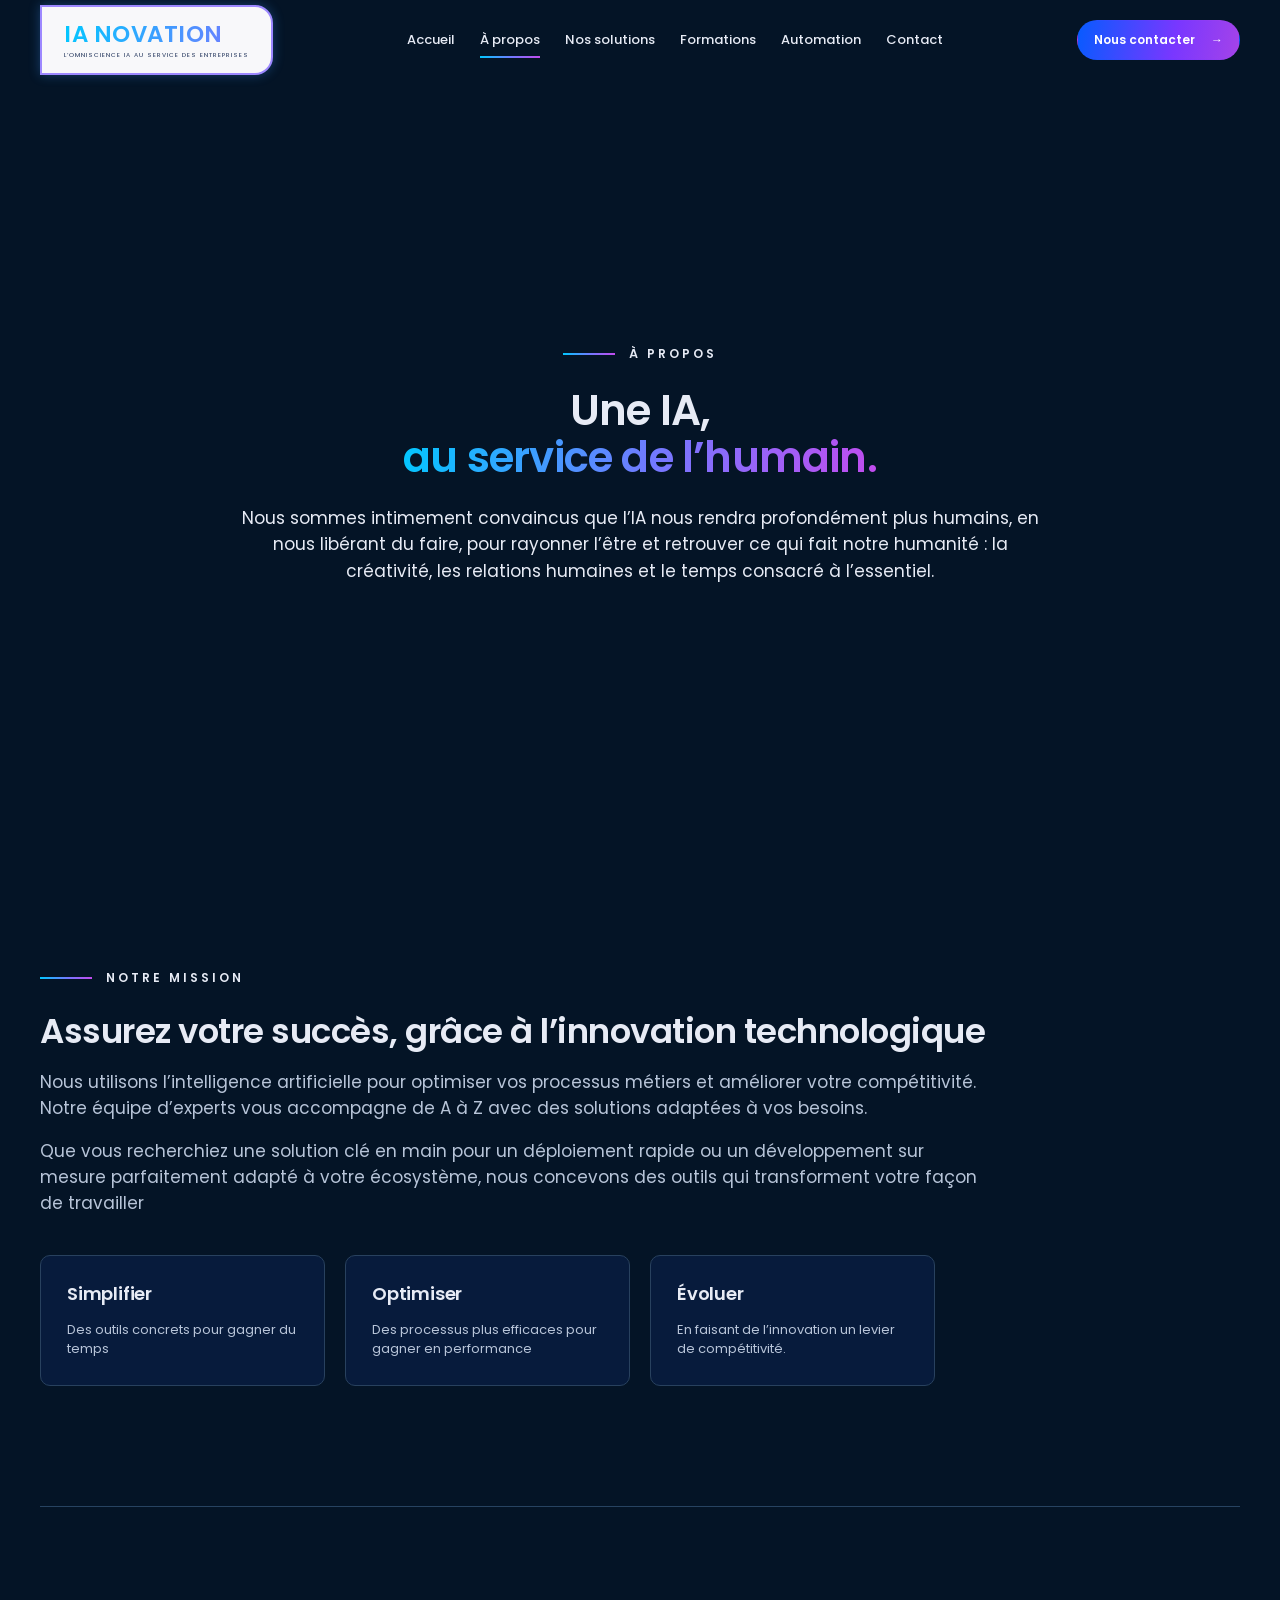
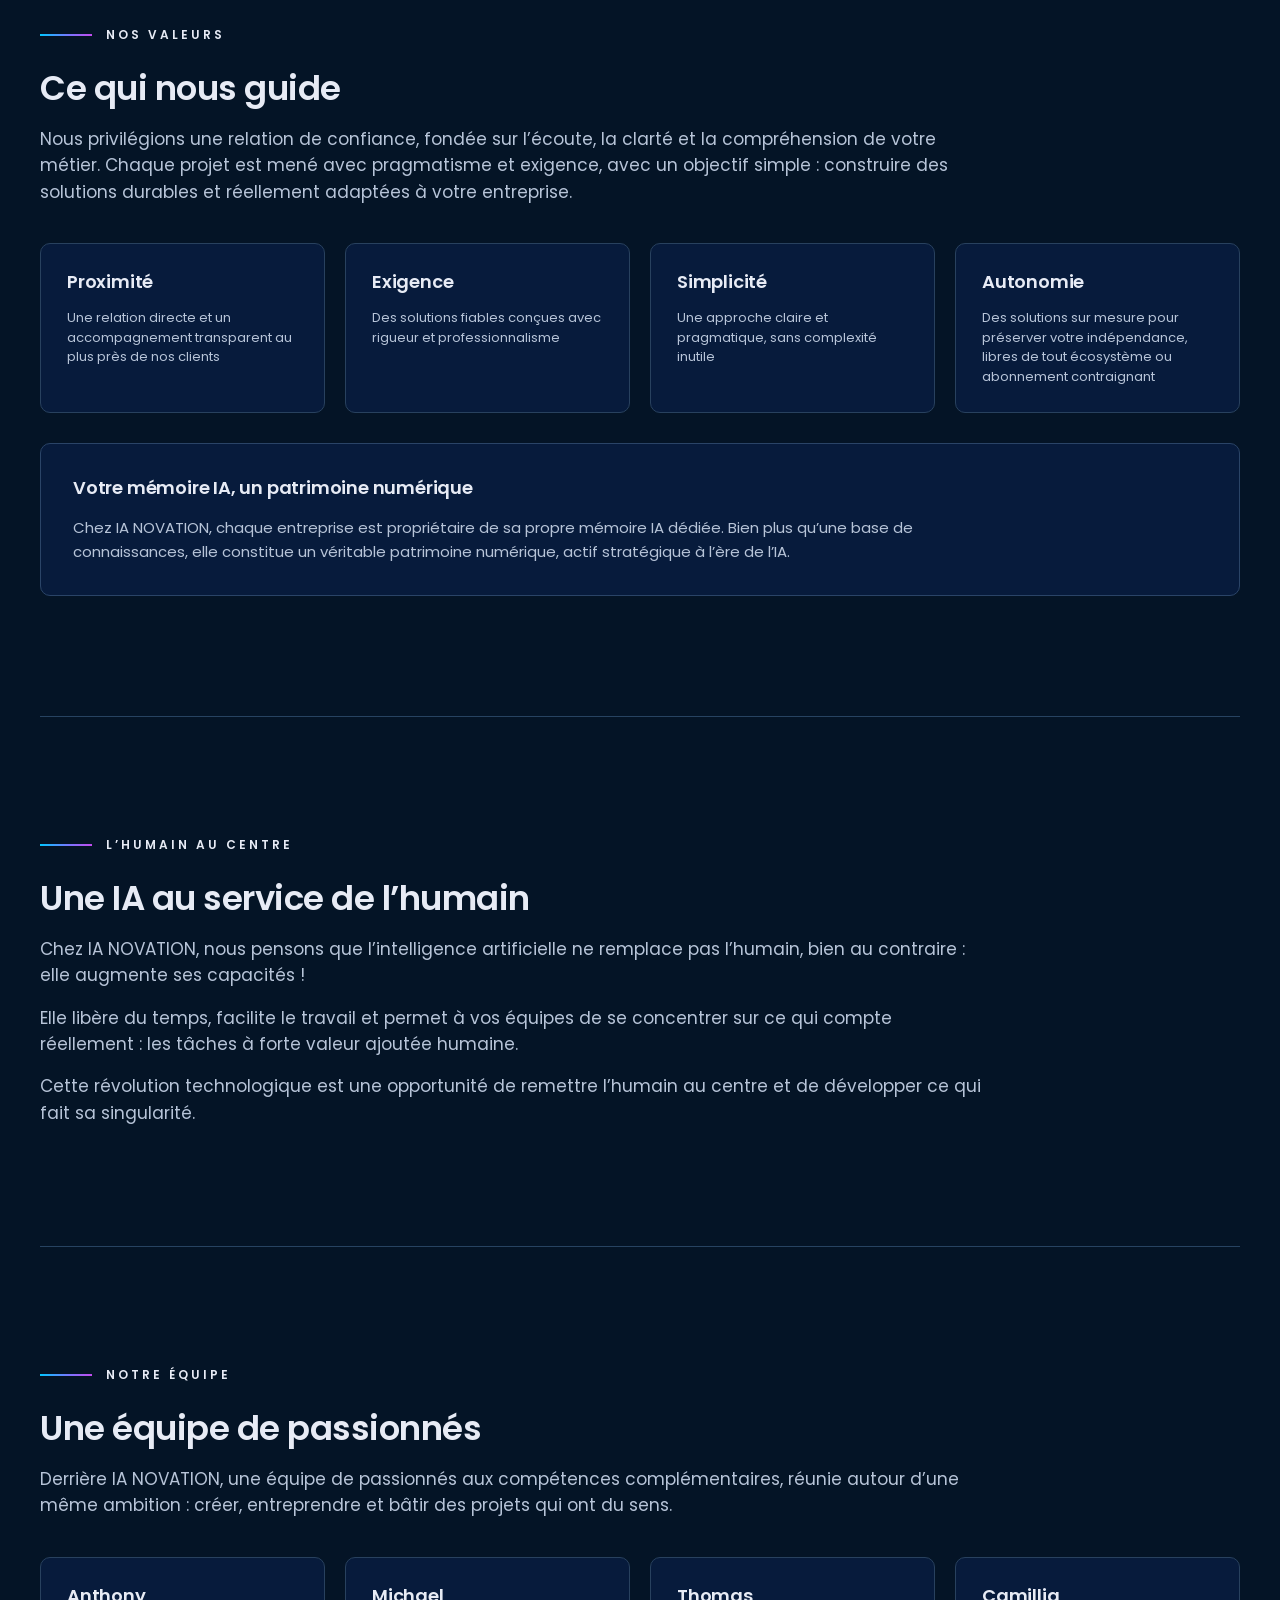
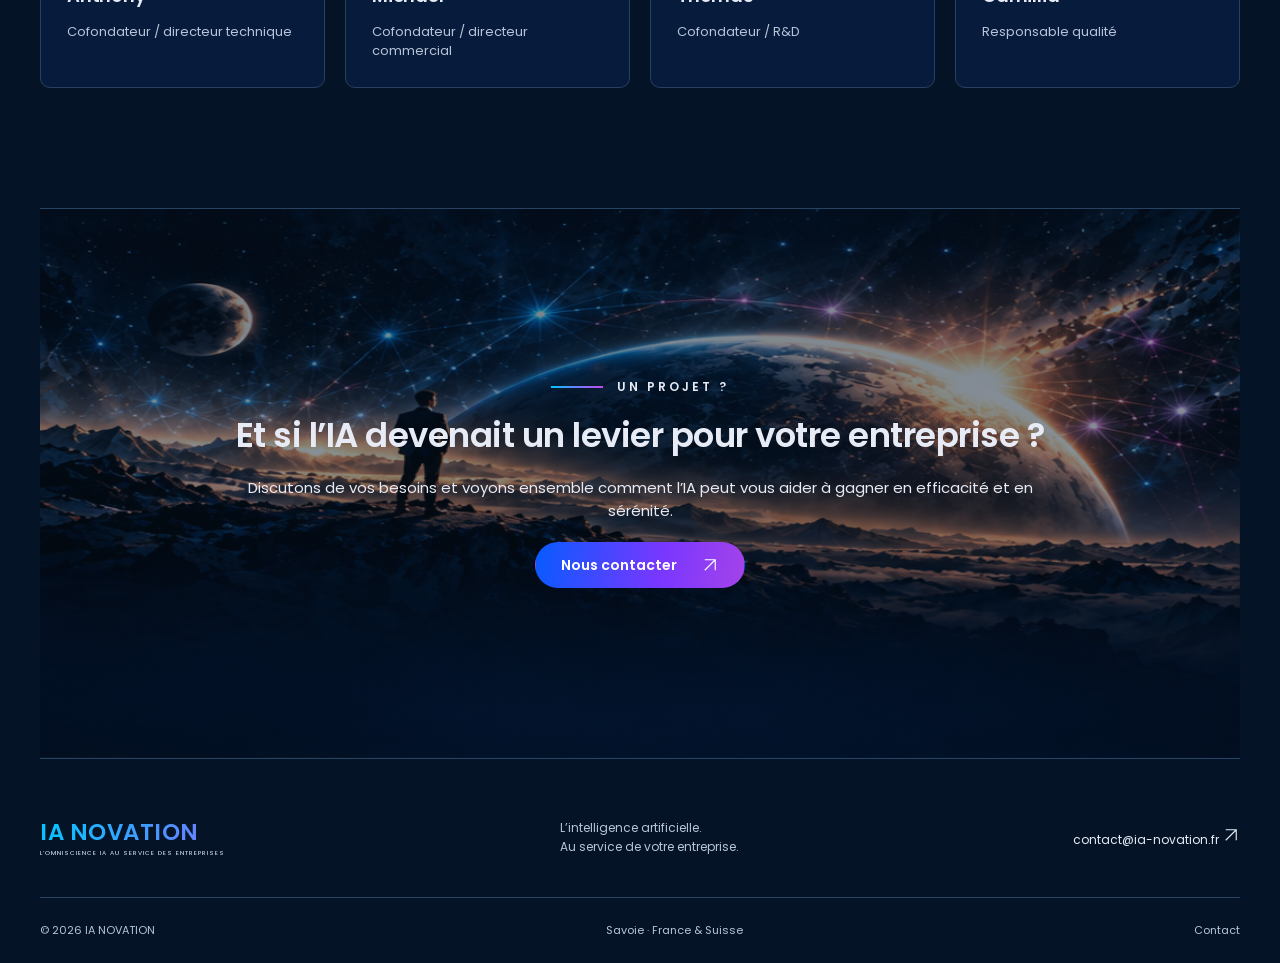
==== a-propos.html @ 4956f812 "Create IA NOVATION website and prepare static hosting" ====
<!doctype html><html lang="fr"><head><meta charset="utf-8"><meta name="viewport" content="width=device-width,initial-scale=1"><meta name="theme-color" content="#041426"><meta name="description" content="IA NOVATION : solutions d’intelligence artificielle, agents IA, applications métier et formations. Une équipe en Savoie pour la France et la Suisse."><title>À propos — IA NOVATION</title><link rel="icon" href="assets/favicon.svg" type="image/svg+xml"><link rel="stylesheet" href="style.css"><script src="app.js" defer></script></head><body><a class="skip" href="#contenu">Aller au contenu</a><header><div class="header-inner wrap"><a href="index.html" class="brand" aria-label="IA NOVATION — Accueil"><span class="brand-name">IA NOVATION<small>L’OMNISCIENCE IA AU SERVICE DES ENTREPRISES</small></span></a><button class="menu-toggle" aria-expanded="false" aria-controls="navigation">Menu <span aria-hidden="true">☰</span></button><nav id="navigation" aria-label="Navigation principale"><a href="index.html">Accueil</a><a href="a-propos.html" aria-current="page">À propos</a><a href="solutions.html" >Nos solutions</a><a href="formation.html" >Formations</a><a href="solutions.html#outils">Automation</a><a href="contact.html" >Contact</a></nav><a class="header-cta button" href="contact.html">Nous contacter <span aria-hidden="true">→</span></a></div></header><main id="contenu"><section class="hero wrap"><div class="hero-copy"><p class="eyebrow">À PROPOS</p><h1>Une IA,<br><span>au service de l’humain.</span></h1><p class="lead">Nous sommes intimement convaincus que l’IA nous rendra profondément plus humains, en nous libérant du faire, pour rayonner l’être et retrouver ce qui fait notre humanité : la créativité, les relations humaines et le temps consacré à l’essentiel.</p></div></section><section class="section wrap" id="mission"><div class="section-heading"><p class="eyebrow">NOTRE MISSION</p><h2>Assurez votre succès, grâce à l’innovation technologique</h2></div><p class="intro">Nous utilisons l’intelligence artificielle pour optimiser vos processus métiers et améliorer votre compétitivité. Notre équipe d’experts vous accompagne de A à Z avec des solutions adaptées à vos besoins.</p><p class="intro">Que vous recherchiez une solution clé en main pour un déploiement rapide ou un développement sur mesure parfaitement adapté à votre écosystème, nous concevons des outils qui transforment votre façon de travailler</p><div class="cards "><article class="card"><h3>Simplifier</h3><p class="card-text">Des outils concrets pour gagner du temps</p></article><article class="card"><h3>Optimiser</h3><p class="card-text">Des processus plus efficaces pour gagner en performance</p></article><article class="card"><h3>Évoluer</h3><p class="card-text">En faisant de l’innovation un levier de compétitivité.</p></article></div></section><section class="section wrap" id="valeurs"><div class="section-heading"><p class="eyebrow">NOS VALEURS</p><h2>Ce qui nous guide</h2></div><p class="intro">Nous privilégions une relation de confiance, fondée sur l’écoute, la clarté et la compréhension de votre métier. Chaque projet est mené avec pragmatisme et exigence, avec un objectif simple : construire des solutions durables et réellement adaptées à votre entreprise.</p><div class="cards "><article class="card"><h3>Proximité</h3><p class="card-text">Une relation directe et un accompagnement transparent au plus près de nos clients</p></article><article class="card"><h3>Exigence</h3><p class="card-text">Des solutions fiables conçues avec rigueur et professionnalisme</p></article><article class="card"><h3>Simplicité</h3><p class="card-text">Une approche claire et pragmatique, sans complexité inutile</p></article><article class="card"><h3>Autonomie</h3><p class="card-text">Des solutions sur mesure pour préserver votre indépendance, libres de tout écosystème ou abonnement contraignant</p></article></div><div class="feature-panel"><h3>Votre mémoire IA, un patrimoine numérique</h3><p class="intro">Chez IA NOVATION, chaque entreprise est propriétaire de sa propre mémoire IA dédiée. Bien plus qu’une base de connaissances, elle constitue un véritable patrimoine numérique, actif stratégique à l’ère de l’IA.</p></div></section><section class="section wrap" id="humain"><div class="section-heading"><p class="eyebrow">L’HUMAIN AU CENTRE</p><h2>Une IA au service de l’humain</h2></div><p class="intro">Chez IA NOVATION, nous pensons que l’intelligence artificielle ne remplace pas l’humain, bien au contraire : elle augmente ses capacités !</p><p class="intro">Elle libère du temps, facilite le travail et permet à vos équipes de se concentrer sur ce qui compte réellement : les tâches à forte valeur ajoutée humaine.</p><p class="intro">Cette révolution technologique est une opportunité de remettre l’humain au centre et de développer ce qui fait sa singularité.</p></section><section class="section wrap" id="equipe"><div class="section-heading"><p class="eyebrow">NOTRE ÉQUIPE</p><h2>Une équipe de passionnés</h2></div><p class="intro">Derrière IA NOVATION, une équipe de passionnés aux compétences complémentaires, réunie autour d’une même ambition : créer, entreprendre et bâtir des projets qui ont du sens.</p><div class="cards "><article class="card"><h3>Anthony</h3><p class="card-text">Cofondateur / directeur technique</p></article><article class="card"><h3>Michael</h3><p class="card-text">Cofondateur / directeur commercial</p></article><article class="card"><h3>Thomas</h3><p class="card-text">Cofondateur / R&D</p></article><article class="card"><h3>Camillia</h3><p class="card-text">Responsable qualité</p></article></div></section><section class="cta wrap"><p class="eyebrow">UN PROJET ?</p><h2>Et si l’IA devenait un levier pour votre entreprise ?</h2><p class="intro">Discutons de vos besoins et voyons ensemble comment l’IA peut vous aider à gagner en efficacité et en sérénité.</p><a class="button " href="contact.html">Nous contacter<span><svg aria-hidden="true" viewBox="0 0 24 24" width="18" height="18" fill="none" stroke="currentColor" stroke-width="1.5"><path d="M5 19 19 5M5 5h14v14"/></svg></span></a></section></main><footer class="wrap"><div class="footer-top"><a class="brand" href="index.html"><span class="brand-name">IA NOVATION<small>L’OMNISCIENCE IA AU SERVICE DES ENTREPRISES</small></span></a><p>L’intelligence artificielle.<br>Au service de votre entreprise.</p><a href="mailto:contact@ia-novation.fr">contact@ia-novation.fr <svg aria-hidden="true" viewBox="0 0 24 24" width="18" height="18" fill="none" stroke="currentColor" stroke-width="1.5"><path d="M5 19 19 5M5 5h14v14"/></svg></a></div><div class="footer-bottom"><span>© 2026 IA NOVATION</span><span>Savoie · France & Suisse</span><a href="contact.html">Contact</a></div></footer></body></html>
---- style.css ----
@font-face{font-family:Poppins;src:url(assets/poppins-latin-400-normal.woff2) format('woff2');font-weight:400;font-display:swap}@font-face{font-family:Poppins;src:url(assets/poppins-latin-500-normal.woff2) format('woff2');font-weight:500;font-display:swap}@font-face{font-family:Poppins;src:url(assets/poppins-latin-600-normal.woff2) format('woff2');font-weight:600;font-display:swap}
:root{--atlas:url(assets/background-atlas.png);--navy:#041426;--secondary:#071b3c;--text:#e7ebf5;--muted:#b7c4d8;--gradient:linear-gradient(105deg,#00c8ff,#7776ff 55%,#c34bee);--button:linear-gradient(100deg,#075bff,#7937ff 60%,#a443e9)}*{box-sizing:border-box}html{scroll-behavior:smooth;scroll-padding-top:20px}body{margin:0;background:var(--navy);color:var(--text);font:400 15px/1.55 Poppins,sans-serif}a{color:inherit;text-decoration:none}button,input,select,textarea{font:inherit}a,button{-webkit-tap-highlight-color:transparent}a:focus-visible,button:focus-visible,input:focus-visible,select:focus-visible,textarea:focus-visible{outline:3px solid #00c8ff;outline-offset:4px}h1,h2,h3,h4,h5,h6,p{margin:0}h1,h2,h3{font-weight:600;color:inherit}h1{font-size:42px;line-height:1.12;letter-spacing:-.8px}h2{font-size:34px;line-height:1.18;letter-spacing:-.5px}h3{font-size:18px;line-height:1.35;letter-spacing:-.2px}h4{font-weight:500;font-size:16px;line-height:1.4}h5{font-size:14px;font-weight:600;line-height:1.4}h6{font-size:12px;font-weight:600;letter-spacing:1.5px;line-height:1.4}h1 span{background:var(--gradient);background-clip:text;color:transparent}p{color:var(--muted)}.wrap{width:min(1200px,calc(100% - 80px));margin-inline:auto}.skip{position:absolute;top:-100px;left:20px;z-index:20;background:white;color:#041426;padding:12px}.skip:focus{top:12px}header{height:80px;background:#041426;position:relative;z-index:5}.header-inner{height:100%;display:flex;align-items:center;justify-content:space-between;gap:24px}.brand{font-size:23px;font-weight:600;line-height:1.15;letter-spacing:.5px;display:block;flex-shrink:0}.brand-name{background:var(--gradient);background-clip:text;color:transparent}.brand small{display:block;font-size:6px;font-weight:500;letter-spacing:1px;color:#465576;margin-top:5px}.header-inner>.brand{background:#f8f8fa;border:2px solid #9d88ff;border-radius:0 18px 18px 0;padding:14px 22px;box-shadow:0 0 12px #3b95fc55}nav{display:flex;gap:25px;align-items:center;height:100%}nav a{font-size:13px;font-weight:500;line-height:1.2;color:#e7ebf5;position:relative;padding:25px 0}nav a[aria-current]:after{content:'';position:absolute;bottom:15px;left:0;right:0;height:2px;background:var(--gradient)}nav a:hover{color:white}.button{display:inline-flex;align-items:center;justify-content:center;gap:24px;min-height:46px;max-width:100%;padding:13px 25px;font-size:14px;line-height:1.2;font-weight:600;color:white;border:1px solid transparent;border-radius:28px;background:var(--button);cursor:pointer;transition:filter .15s,transform .15s;white-space:normal}.button:hover{filter:brightness(1.1);transform:translateY(-2px)}.button:disabled{cursor:default;opacity:.55;transform:none;filter:none}.button>span{display:inline-flex;flex-shrink:0}.secondary{background:transparent;border-color:#8f64ed}.header-cta.button{font-size:12px;padding:10px 16px;gap:16px;min-height:40px;flex-shrink:0}.menu-toggle{display:none}.hero{height:770px;padding-block:120px;display:flex;align-items:center;justify-content:center;text-align:center}.hero-copy{width:100%;max-width:950px}.eyebrow{font-size:12px;line-height:1.4;letter-spacing:3px;font-weight:600;display:flex;gap:14px;align-items:center;margin-bottom:24px;color:inherit}.eyebrow:before,.section-rule{content:'';display:block;width:52px;height:2px;background:var(--gradient);flex-shrink:0}.hero .eyebrow{justify-content:center}.hero .lead{margin:24px auto 0;max-width:810px;font-size:17px;line-height:1.55;color:#e7ebf5}.hero-description{font-size:17px;line-height:1.55;max-width:800px;margin:24px auto 0}.hero-description:empty{display:none}.actions{display:flex;align-items:center;flex-wrap:wrap;gap:20px;margin-top:30px}.hero .actions{justify-content:center}.section{padding-block:120px;border-bottom:1px solid #274361}.section-heading{margin-bottom:18px}.section .intro{font-size:17px;line-height:1.55;max-width:950px;margin-top:16px}.cards{display:grid;grid-template-columns:repeat(4,minmax(0,1fr));gap:20px;margin-top:38px}.card{padding:26px;border:1px solid #28415e;border-radius:10px;background:#071b3c}.card h3{margin-bottom:14px}.card h4{margin-bottom:16px}.card p{font-size:13px;line-height:1.5;margin-top:12px}.card .button{margin-top:24px}.card ul{padding-left:18px;margin:24px 0 0}.card li{font-size:13px;line-height:1.5;color:var(--muted);padding-bottom:12px}.feature-panel{padding:32px;border:1px solid #2a4467;border-radius:10px;background:#071b3c;margin-top:30px}.feature-panel p{margin-top:18px}.feature-panel .intro{font-size:15px}.programs{grid-template-columns:repeat(3,minmax(0,1fr))}.programs .card{display:flex;flex-direction:column}.programs .button{align-self:flex-start;margin-top:auto}.programs ul{margin-bottom:24px}.subheading{margin-top:40px}.training-benefits{display:grid;grid-template-columns:repeat(4,1fr);gap:25px;margin-top:40px}.training-benefits strong{display:block;color:#a44aff;font-size:36px;line-height:1.3}.training-benefits span{font-size:14px}.cta{height:550px;padding-block:120px;text-align:center;display:flex;flex-direction:column;align-items:center;justify-content:center;gap:20px;border-bottom:1px solid #274361;background:linear-gradient(#04142688,#04142666),var(--atlas) left top/200% 200%}.cta h2{max-width:900px}.cta p:not(.eyebrow){max-width:850px;color:#e7ebf5}.cta .eyebrow{margin:0}.cta-benefits{list-style:none;display:flex;justify-content:center;flex-wrap:wrap;gap:8px 24px;font-size:13px;margin:0;padding:0}.contact-grid{display:grid;grid-template-columns:1fr 1.1fr;gap:65px}.contact-detail{margin-top:32px}.contact-detail h3{font-size:14px;margin-bottom:10px}.contact-detail a{color:#57ceff}.contact-detail p{font-size:14px}.contact-grid .feature-panel{margin:0}form label{display:block;font-size:13px;margin-top:20px}input,select,textarea{display:block;width:100%;min-width:0;background:#041426;border:1px solid #38526f;color:white;padding:12px;margin-top:8px;border-radius:6px}textarea{resize:vertical}.form-row{display:grid;grid-template-columns:1fr 1fr;gap:16px}form .button{margin-top:24px}form p,form small{font-size:12px}form h3{margin-bottom:16px}form .form-note{margin-top:10px}#form-status{margin-top:20px;color:#8ee4f7}footer{padding-block:60px 0}.footer-top{display:flex;align-items:center;justify-content:space-between;gap:30px;padding-bottom:40px}.footer-top .brand small{color:#bbc8da}.footer-top p,.footer-top>a:last-child{font-size:12px}.footer-bottom{display:flex;justify-content:space-between;gap:18px;padding-block:24px;border-top:1px solid #274361;font-size:11px;color:#b7c4d8}.line-icon{width:48px;height:48px;display:block;color:#a445ff}.section-rule{margin:0 auto 22px}
/* Homepage composition follows the supplied full-page mockup. */
.home-page{position:relative}.home-page:before{content:'';position:absolute;top:0;left:0;width:100%;height:850px;z-index:-1;background:linear-gradient(0deg,#041426 1%,#04142688 30%,transparent 80%),var(--atlas) left top/200% 200%;pointer-events:none}.home-page header{background:transparent}.home-page header .wrap{width:calc(100% - 64px);max-width:1360px}.home-page .header-inner{gap:18px}.home-page nav{gap:24px}.home-page .hero{padding-top:220px;padding-bottom:120px;align-items:flex-end;text-align:left}.home-page .hero-copy{display:grid;grid-template-columns:minmax(0,1.75fr) minmax(0,1fr);gap:45px;max-width:none;align-items:center}.home-page .hero h1{font-weight:400}.home-page .hero h1 strong{font-weight:600}.home-page .hero h1 span{background:linear-gradient(100deg,#45b8ff,#c34bee);background-clip:text}.home-page .hero .lead{font-size:17px;line-height:1.55;max-width:680px;margin:22px 0 0;color:#e7ebf5}.home-page .hero .actions{justify-content:flex-start;margin-top:25px}.hero-promises{border-left:1px solid #bbc7dcaa;padding-left:35px;display:flex;flex-direction:column;gap:38px}.hero-promises p{display:flex;align-items:center;gap:24px;font-size:15px;line-height:1.5;color:#e7ebf5}.hero-promises b{display:block;font-weight:600;color:white;font-size:18px}.hero-promises .line-icon{width:54px;height:54px;flex-shrink:0}.hero-promises p:first-child .line-icon{color:#367cff}.hero-promises p:nth-child(2) .line-icon{color:#6961ff}.hero-promises p:last-child .line-icon{color:#ba40ee}.home-page .section.wrap{width:100%;max-width:none;padding:120px max(40px,calc((100% - 1200px)/2));margin:0;border:0}.home-page .section-heading{text-align:center}.home-page .section-heading .eyebrow{justify-content:center}.home-page #solutions{color:#10233f;background:linear-gradient(#ffffffdf,#ffffffed),var(--atlas) left bottom/200% 200%;border-top:2px solid #c3e0ee;border-bottom:2px solid #b4d6e8}.home-page #solutions .section-heading h2{background:linear-gradient(100deg,#075bff,#a443e9);background-clip:text;color:transparent;margin:0 0 6px}.section-subtitle{font-size:21px;line-height:1.4;color:#263b55}.home-page #solutions>.intro{text-align:center;font-size:15px;max-width:none;margin-top:0;color:#314862}.home-page #solutions .section-heading{margin-bottom:6px}.solution-grid{display:grid;grid-template-columns:repeat(4,minmax(0,1fr));gap:18px;margin-top:30px}.solution-card{min-height:300px;display:flex;flex-direction:column;align-items:center;position:relative;padding:30px 20px 25px;color:#fff;background:radial-gradient(ellipse at 20% 20%,#123858,#071a32 65%,#160e36);border:2px solid #8652cb;border-radius:12px;box-shadow:0 4px 16px #1629471a;transition:transform .2s}.solution-card:nth-child(2){border-color:#555fe9}.solution-card:nth-child(3){border-color:#a43ecb}.solution-card:nth-child(4){border-color:#6844cd}.solution-card:hover{transform:translateY(-4px)}.solution-card .line-icon{color:#00c8ff;margin-bottom:18px}.solution-card:first-child .line-icon{color:#fc825f}.solution-card:nth-child(3) .line-icon{color:#c34bee}.solution-card h3{text-align:center;margin-bottom:14px}.solution-card p{text-align:center;font-size:13px;line-height:1.5;margin-bottom:22px}.circle-arrow{display:flex;align-items:center;justify-content:center;width:42px;height:42px;border:1px solid #b54cff;border-radius:50%;margin-top:auto}.home-page #solutions>.actions{justify-content:center}.home-page #solutions .secondary{color:#3043ff;border-color:#9b58ed}.home-page #approche{background:linear-gradient(90deg,transparent 35%,#020b15bb 62%,#020b15ec),var(--atlas) right top/200% 200%;min-height:930px}.approach-copy{width:49%;margin-left:auto}.home-page #approche .section-heading{text-align:left}.home-page #approche h2{font-weight:400}.home-page #approche h2 strong{font-weight:600}.home-page #approche .intro{font-size:15px;margin-top:0;color:#e7ebf5}.steps{display:flex;flex-direction:column;gap:28px;margin:30px 0 0 22px;border-left:1px solid #9950f1;padding:0 0 0 35px}.steps .card{position:relative;background:none;border:0;border-radius:0;padding:0}.steps .card h3{font-size:16px;margin-bottom:3px}.steps .card h4{font-size:14px;margin-bottom:8px}.steps .card p{font-size:13px;margin-top:0;color:#b7c4d8}.step-index{position:absolute;top:0;left:-58px;width:44px;height:44px;border:2px solid #a044eb;border-radius:50%;display:grid;place-items:center;background:#041426;font-size:12px;font-weight:600}.home-page #approche .actions{padding-left:57px}.home-page #benefices{background:linear-gradient(#04142644,#020b15 90%),var(--atlas) right bottom/200% 200%;text-align:center}.home-page #benefices h2{font-weight:400}.home-page #benefices strong{font-weight:600}.home-page #benefices>.intro{max-width:1150px;margin:12px auto 0;font-size:15px;color:#e7ebf5}.home-page #benefices>.intro:first-of-type{font-weight:500}.home-page #benefices .cards{gap:0;margin-top:38px}.home-page #benefices .card{border:0;border-right:1px solid #586d85;border-radius:0;background:transparent;padding:0 24px}.home-page #benefices .card:last-child{border:0}.home-page #benefices .line-icon{margin:0 auto 18px}.home-page #benefices .card h3{font-size:16px}.home-page #benefices .card p{color:#d7dfec}.home-page #engagements{background:linear-gradient(90deg,#fffefaed,#f8f8f7c7 40%,#ffffff60),var(--atlas) left bottom/200% 200%;color:#142b46}.why-intro{width:55%;min-height:310px}.home-page #engagements .section-heading{text-align:left}.home-page #engagements .section-rule{margin-left:0}.home-page #engagements h2{background:linear-gradient(100deg,#075bff,#a443e9);background-clip:text;color:transparent;font-weight:400}.home-page #engagements h2 strong{font-weight:600}.home-page #engagements .intro{font-size:15px;color:#213c57;margin-top:0}.home-page #engagements .subheading{color:#6537fc;text-align:center;font-size:24px;margin:48px 0 0}.home-page #engagements .cards{margin-top:24px}.home-page #engagements .card{background:#ffffffed;border:1px solid #e6e4ee;box-shadow:0 3px 15px #09284c16;border-radius:9px;padding:24px 18px;display:grid;grid-template-columns:35px 1fr;gap:10px;align-content:start}.home-page #engagements .line-icon{width:32px;height:32px;grid-row:span 2;color:#7c47ff}.home-page #engagements .card h3{font-size:13px;margin:0}.home-page #engagements .card p{font-size:12px;grid-column:2;margin:0;color:#405570}.home-page #references{background:#fff;color:#4040ff;text-align:center;border-block:1px solid #dae1eb}.home-page #references h2{font-size:21px;letter-spacing:-.2px}.partners{display:grid;grid-template-columns:repeat(9,minmax(0,1fr));gap:14px;margin-top:28px}.partners span{display:flex;align-items:center;justify-content:center;min-height:90px;padding:12px 7px;background:#fff;border:1px solid #e4e7ed;box-shadow:0 3px 14px #22374e12;border-radius:8px;color:#20324a;font-size:10px;font-weight:600;line-height:1.4}.home-page .cta{width:100%;max-width:none;padding-inline:40px;background:linear-gradient(#020b1555,#020b1533),var(--atlas) left top/200% 200%;border-top:35px solid #020b15}.home-page .cta .section-rule{margin:0}.home-page footer{padding-top:45px}
@media(min-width:1600px){.wrap{width:min(1280px,calc(100% - 120px))}.home-page .section.wrap{padding-inline:max(60px,calc((100% - 1280px)/2))}}
@media(max-width:1199px){h1{font-size:36px}h2{font-size:30px}h3{font-size:17px}.wrap{width:calc(100% - 48px)}nav{gap:20px}.header-cta.button{display:none}.home-page header .wrap{width:calc(100% - 32px)}.brand{font-size:19px}.header-inner>.brand{padding:12px}.home-page nav{gap:17px}.home-page .hero-copy{gap:30px;grid-template-columns:minmax(0,1.75fr) minmax(0,1fr)}.hero-promises{padding-left:24px}.hero-promises p{gap:15px;font-size:13px}.hero-promises b{font-size:16px}.hero-promises .line-icon{width:40px;height:40px}.home-page .hero .lead{font-size:15px}.home-page .section.wrap{padding-inline:24px}.solution-grid{gap:12px}.solution-card{padding:24px 14px}.solution-card h3{font-size:16px}.solution-card p{font-size:12px}.cards{grid-template-columns:repeat(2,minmax(0,1fr))}.programs{grid-template-columns:1fr}.home-page #benefices .cards{grid-template-columns:repeat(4,minmax(0,1fr))}.home-page #benefices .card{padding-inline:16px}.home-page #benefices .card h3{font-size:14px}.home-page #benefices .card p{font-size:12px}.partners{grid-template-columns:repeat(5,minmax(0,1fr))}.contact-grid{gap:30px}.why-intro{width:65%}.home-page #engagements .cards{grid-template-columns:repeat(4,minmax(0,1fr))}.home-page #engagements .card{display:block;padding:18px 14px}.home-page #engagements .line-icon{margin-bottom:16px}.home-page #engagements .card h3{margin-bottom:12px}.home-page #engagements .card p{font-size:11px}}
@media(max-width:767px){h1{font-size:30px;line-height:1.12}h2{font-size:26px}h3{font-size:17px}body{font-size:14px}.wrap{width:calc(100% - 40px)}.brand{font-size:19px}.brand small{font-size:5px;letter-spacing:.6px}.menu-toggle{display:flex;align-items:center;gap:12px;padding:9px 14px;background:#041426cc;border:1px solid #5f6b86;border-radius:24px;color:white;font-size:12px}nav{display:none;position:absolute;top:80px;left:0;right:0;background:#071b3c;height:auto;padding:16px 20px;border-block:1px solid #2c4768;box-shadow:0 15px 30px #0005}nav.open{display:flex;flex-direction:column;align-items:stretch;gap:0}nav a{padding:14px}nav a[aria-current]:after{bottom:7px;left:14px;right:auto;width:35px}.hero{height:auto;min-height:770px;padding-block:120px}.hero .lead,.hero-description{font-size:16px}.eyebrow{font-size:11px;letter-spacing:2px}.section{padding-block:120px}.section .intro{font-size:15px}.cards,.solution-grid{grid-template-columns:1fr}.button{font-size:14px;padding:13px 24px}.cta{height:auto;min-height:550px;padding-block:120px}.cta h2{font-size:26px}.contact-grid{grid-template-columns:1fr;gap:45px}.form-row{grid-template-columns:1fr;gap:0}.feature-panel{padding:24px}.training-benefits{grid-template-columns:repeat(2,1fr)}.training-benefits strong{font-size:30px}.footer-top{flex-direction:column;align-items:flex-start;gap:24px}.footer-bottom{flex-wrap:wrap}.home-page .hero{min-height:770px;padding:220px 0 120px;align-items:flex-end}.home-page .hero-copy{grid-template-columns:1fr;gap:36px}.home-page .hero h1{font-size:30px}.home-page .hero h1 br:last-child{display:none}.home-page:before{height:1100px;background-size:auto 200%;background-position:18% top}.home-page .hero .lead{font-size:15px}.hero-promises{border-left:0;border-top:1px solid #b7c4d866;padding:28px 0 0;gap:22px}.hero-promises p{gap:20px;font-size:13px}.hero-promises b{font-size:16px}.hero-promises .line-icon{width:36px;height:36px}.home-page .section.wrap{padding:120px 20px}.home-page #solutions .section-subtitle{font-size:18px}.home-page #solutions>.intro{font-size:14px;margin-top:16px}.solution-grid{grid-template-columns:repeat(2,minmax(0,1fr));gap:14px}.solution-card{padding:24px 12px;min-height:300px}.solution-card h3{font-size:16px}.solution-card p{font-size:12px}.solution-card .line-icon{width:40px;height:40px}.home-page #solutions .actions{gap:14px}.home-page #approche{background:linear-gradient(#020b15b0,#020b15ed 50%),var(--atlas) right top/200% 200%;min-height:0}.approach-copy{width:100%}.home-page #approche .intro{font-size:14px}.steps{padding-left:32px;gap:28px}.steps .card{padding:0}.step-index{left:-55px}.home-page #approche .actions{padding-left:54px}.home-page #benefices>.intro{font-size:14px}.home-page #benefices .cards{grid-template-columns:repeat(2,minmax(0,1fr));row-gap:35px}.home-page #benefices .card{padding-inline:12px}.home-page #benefices .card:nth-child(2){border:0}.home-page #benefices .card h3{font-size:15px}.home-page #benefices .card p{font-size:12px}.why-intro{width:100%;min-height:0}.home-page #engagements{background:linear-gradient(#fffffff0,#ffffffe0),var(--atlas) left bottom/200% 200%}.home-page #engagements .subheading{font-size:22px}.home-page #engagements .cards{grid-template-columns:1fr}.home-page #engagements .card{display:grid;grid-template-columns:34px 1fr;padding:24px;gap:10px 14px}.home-page #engagements .card h3{font-size:14px;margin:0}.home-page #engagements .card p{font-size:13px}.home-page #references h2{font-size:18px}.partners{grid-template-columns:repeat(3,minmax(0,1fr));gap:12px}.partners span{font-size:9px}.home-page .cta{padding:120px 20px;height:auto;min-height:550px;border-top-width:25px}.home-page .cta p{font-size:14px}.home-page .header-inner>.brand{border-radius:0 12px 12px 0;padding:10px}.home-page .header-inner{gap:12px}.home-page header .wrap{width:calc(100% - 24px)}}
@media(max-width:359px){.solution-grid{grid-template-columns:1fr}.home-page .hero h1{font-size:28px}}
@media(prefers-reduced-motion:reduce){html{scroll-behavior:auto}*,*:before,*:after{transition:none!important}}
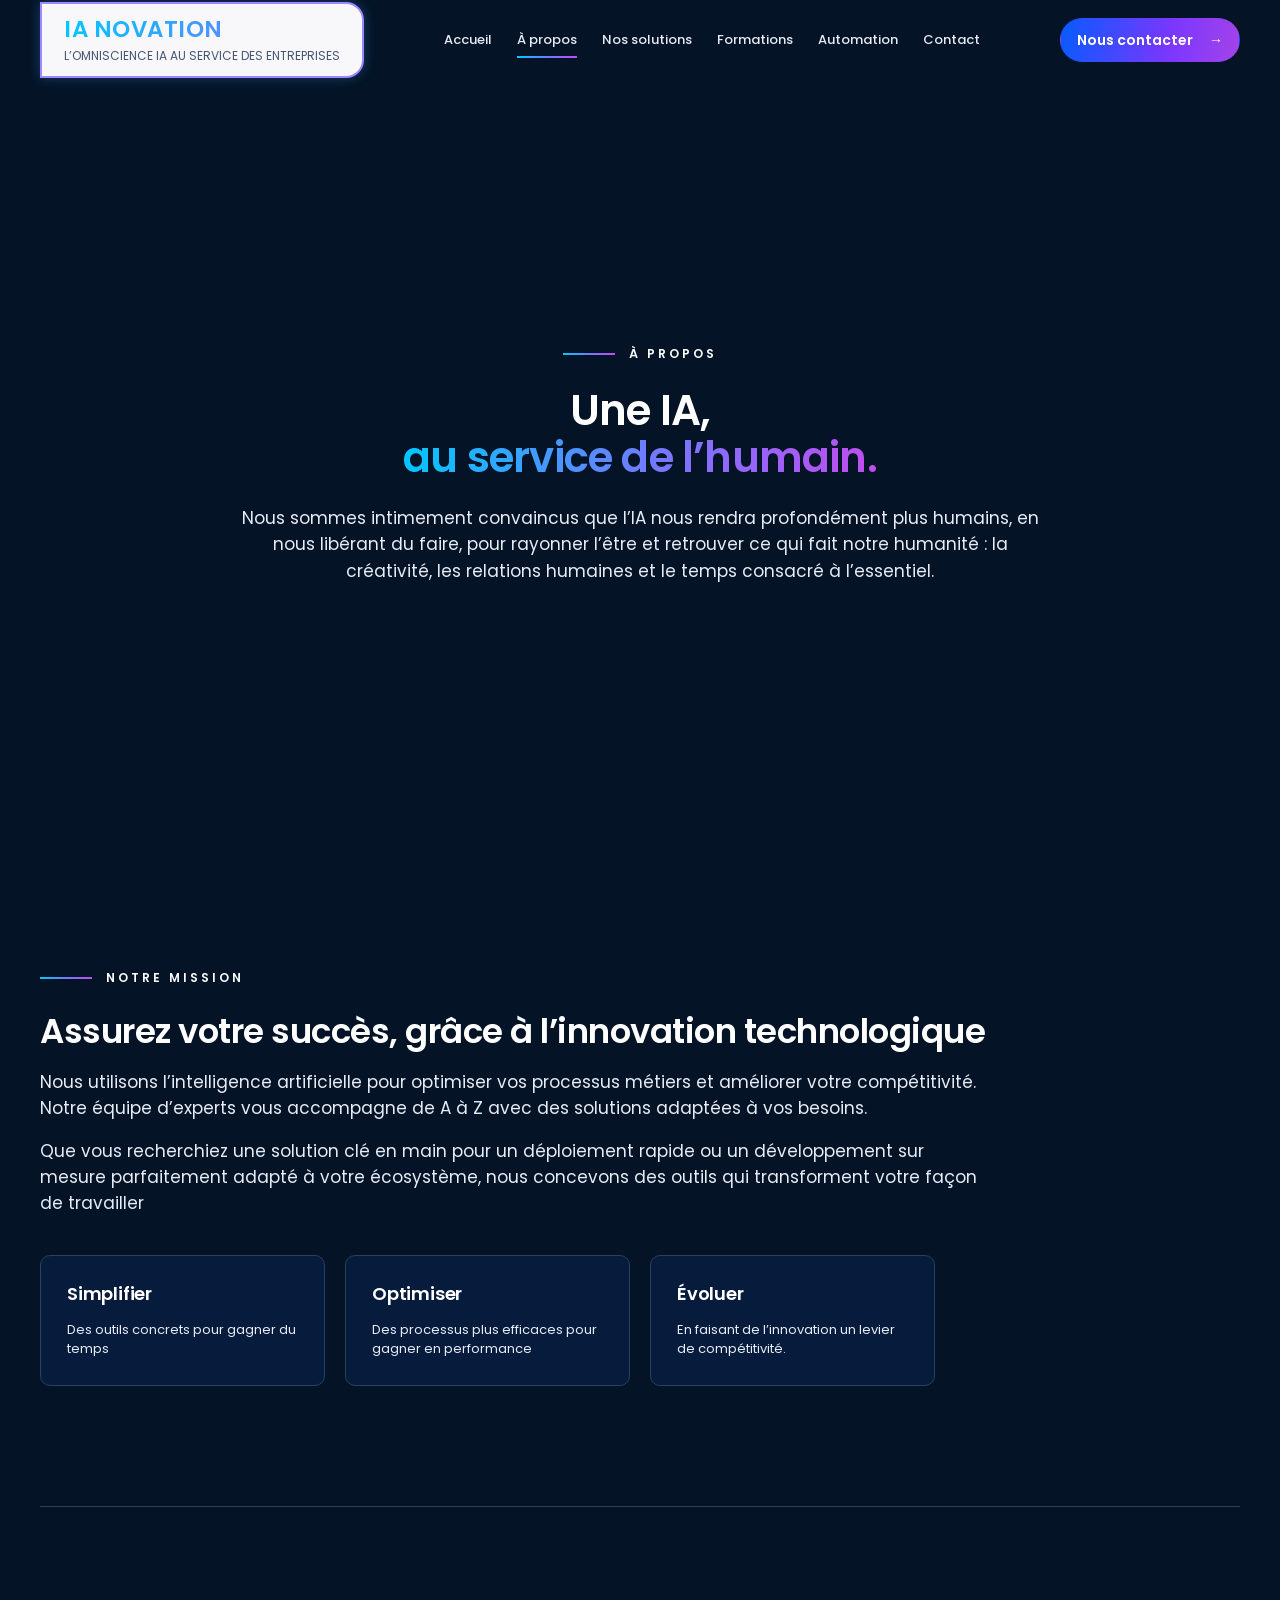
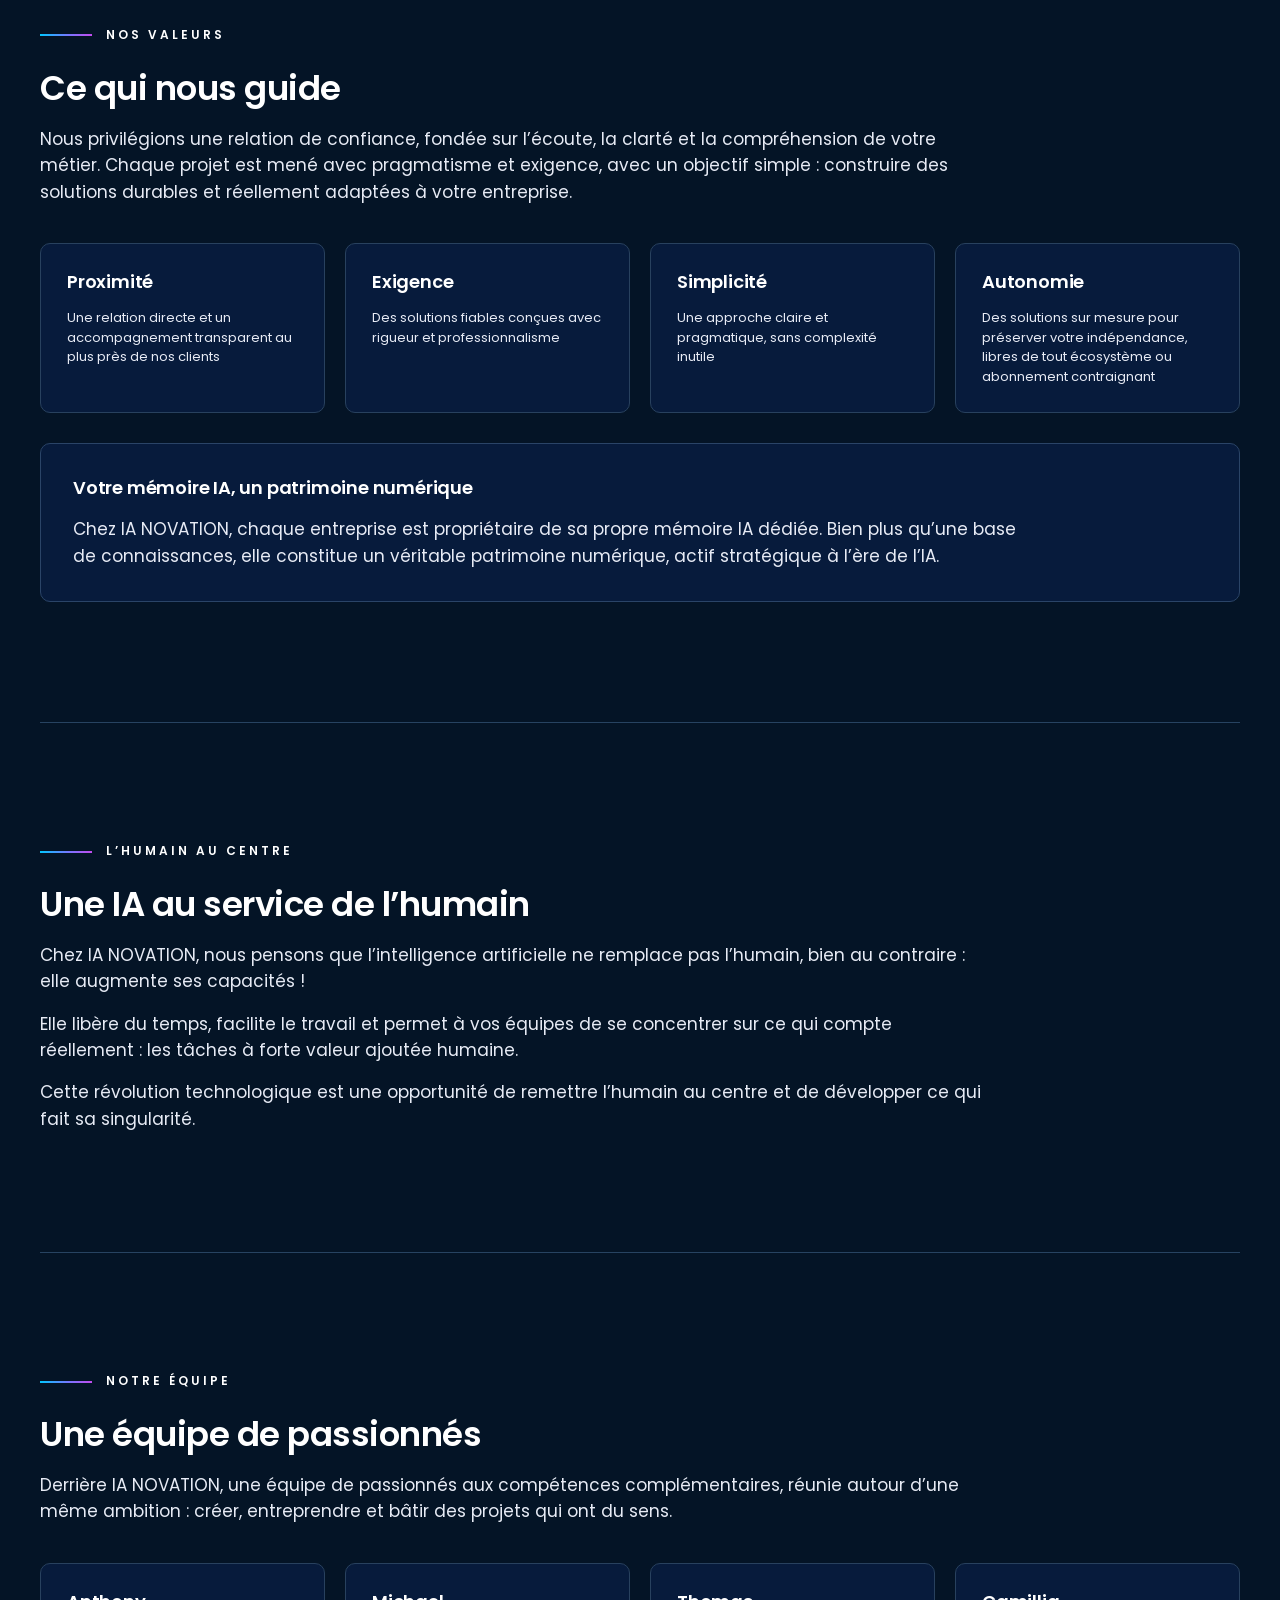
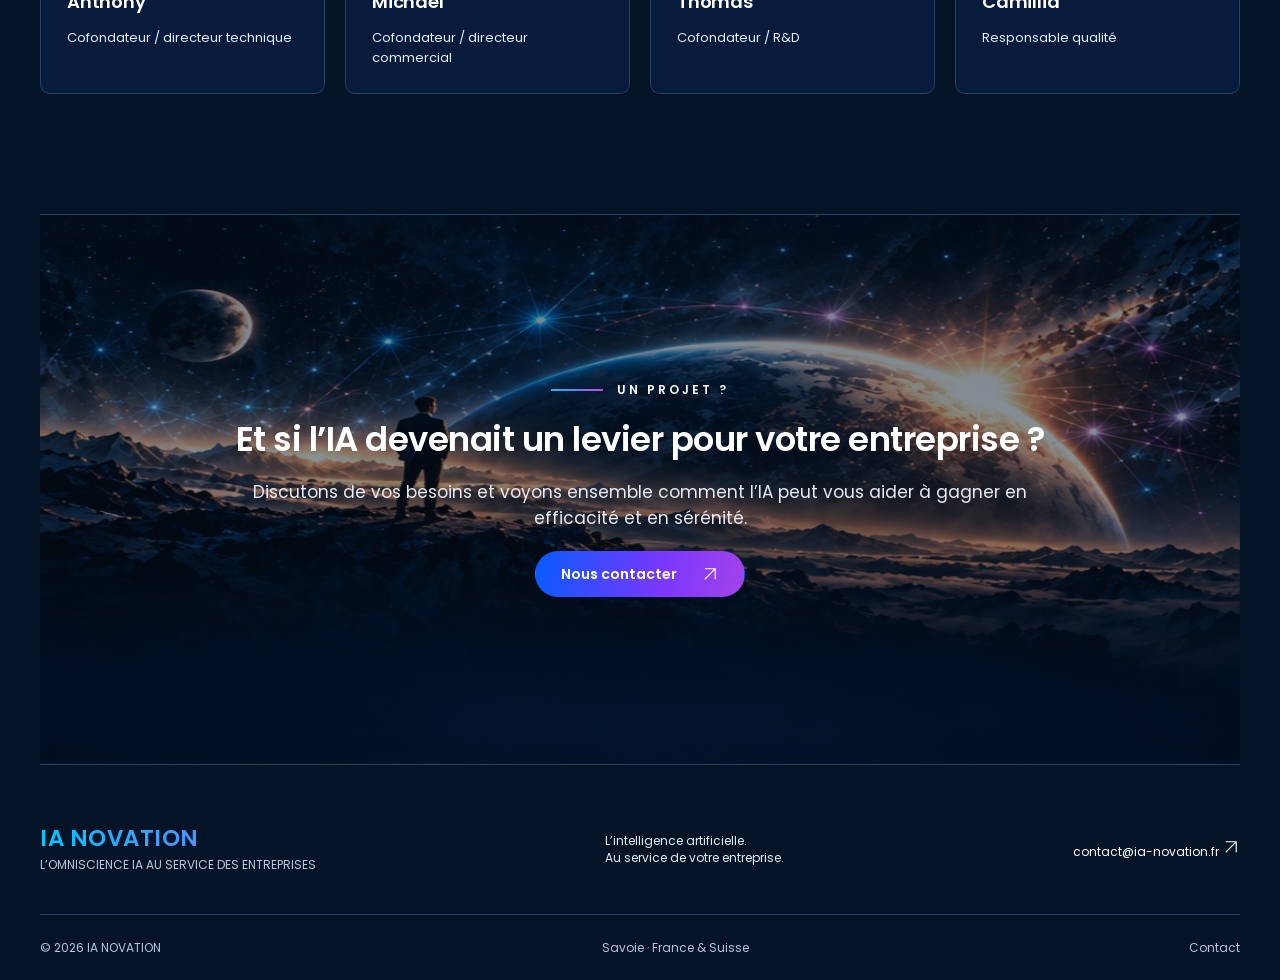
==== commit 48e4e6b4: "Apply IA NOVATION typography charter consistently across pages" ====
--- a/a-propos.html
+++ b/a-propos.html
@@ -1 +1 @@
-<!doctype html><html lang="fr"><head><meta charset="utf-8"><meta name="viewport" content="width=device-width,initial-scale=1"><meta name="theme-color" content="#041426"><meta name="description" content="IA NOVATION : solutions d’intelligence artificielle, agents IA, applications métier et formations. Une équipe en Savoie pour la France et la Suisse."><title>À propos — IA NOVATION</title><link rel="icon" href="assets/favicon.svg" type="image/svg+xml"><link rel="stylesheet" href="style.css"><script src="app.js" defer></script></head><body><a class="skip" href="#contenu">Aller au contenu</a><header><div class="header-inner wrap"><a href="index.html" class="brand" aria-label="IA NOVATION — Accueil"><span class="brand-name">IA NOVATION<small>L’OMNISCIENCE IA AU SERVICE DES ENTREPRISES</small></span></a><button class="menu-toggle" aria-expanded="false" aria-controls="navigation">Menu <span aria-hidden="true">☰</span></button><nav id="navigation" aria-label="Navigation principale"><a href="index.html">Accueil</a><a href="a-propos.html" aria-current="page">À propos</a><a href="solutions.html" >Nos solutions</a><a href="formation.html" >Formations</a><a href="solutions.html#outils">Automation</a><a href="contact.html" >Contact</a></nav><a class="header-cta button" href="contact.html">Nous contacter <span aria-hidden="true">→</span></a></div></header><main id="contenu"><section class="hero wrap"><div class="hero-copy"><p class="eyebrow">À PROPOS</p><h1>Une IA,<br><span>au service de l’humain.</span></h1><p class="lead">Nous sommes intimement convaincus que l’IA nous rendra profondément plus humains, en nous libérant du faire, pour rayonner l’être et retrouver ce qui fait notre humanité : la créativité, les relations humaines et le temps consacré à l’essentiel.</p></div></section><section class="section wrap" id="mission"><div class="section-heading"><p class="eyebrow">NOTRE MISSION</p><h2>Assurez votre succès, grâce à l’innovation technologique</h2></div><p class="intro">Nous utilisons l’intelligence artificielle pour optimiser vos processus métiers et améliorer votre compétitivité. Notre équipe d’experts vous accompagne de A à Z avec des solutions adaptées à vos besoins.</p><p class="intro">Que vous recherchiez une solution clé en main pour un déploiement rapide ou un développement sur mesure parfaitement adapté à votre écosystème, nous concevons des outils qui transforment votre façon de travailler</p><div class="cards "><article class="card"><h3>Simplifier</h3><p class="card-text">Des outils concrets pour gagner du temps</p></article><article class="card"><h3>Optimiser</h3><p class="card-text">Des processus plus efficaces pour gagner en performance</p></article><article class="card"><h3>Évoluer</h3><p class="card-text">En faisant de l’innovation un levier de compétitivité.</p></article></div></section><section class="section wrap" id="valeurs"><div class="section-heading"><p class="eyebrow">NOS VALEURS</p><h2>Ce qui nous guide</h2></div><p class="intro">Nous privilégions une relation de confiance, fondée sur l’écoute, la clarté et la compréhension de votre métier. Chaque projet est mené avec pragmatisme et exigence, avec un objectif simple : construire des solutions durables et réellement adaptées à votre entreprise.</p><div class="cards "><article class="card"><h3>Proximité</h3><p class="card-text">Une relation directe et un accompagnement transparent au plus près de nos clients</p></article><article class="card"><h3>Exigence</h3><p class="card-text">Des solutions fiables conçues avec rigueur et professionnalisme</p></article><article class="card"><h3>Simplicité</h3><p class="card-text">Une approche claire et pragmatique, sans complexité inutile</p></article><article class="card"><h3>Autonomie</h3><p class="card-text">Des solutions sur mesure pour préserver votre indépendance, libres de tout écosystème ou abonnement contraignant</p></article></div><div class="feature-panel"><h3>Votre mémoire IA, un patrimoine numérique</h3><p class="intro">Chez IA NOVATION, chaque entreprise est propriétaire de sa propre mémoire IA dédiée. Bien plus qu’une base de connaissances, elle constitue un véritable patrimoine numérique, actif stratégique à l’ère de l’IA.</p></div></section><section class="section wrap" id="humain"><div class="section-heading"><p class="eyebrow">L’HUMAIN AU CENTRE</p><h2>Une IA au service de l’humain</h2></div><p class="intro">Chez IA NOVATION, nous pensons que l’intelligence artificielle ne remplace pas l’humain, bien au contraire : elle augmente ses capacités !</p><p class="intro">Elle libère du temps, facilite le travail et permet à vos équipes de se concentrer sur ce qui compte réellement : les tâches à forte valeur ajoutée humaine.</p><p class="intro">Cette révolution technologique est une opportunité de remettre l’humain au centre et de développer ce qui fait sa singularité.</p></section><section class="section wrap" id="equipe"><div class="section-heading"><p class="eyebrow">NOTRE ÉQUIPE</p><h2>Une équipe de passionnés</h2></div><p class="intro">Derrière IA NOVATION, une équipe de passionnés aux compétences complémentaires, réunie autour d’une même ambition : créer, entreprendre et bâtir des projets qui ont du sens.</p><div class="cards "><article class="card"><h3>Anthony</h3><p class="card-text">Cofondateur / directeur technique</p></article><article class="card"><h3>Michael</h3><p class="card-text">Cofondateur / directeur commercial</p></article><article class="card"><h3>Thomas</h3><p class="card-text">Cofondateur / R&D</p></article><article class="card"><h3>Camillia</h3><p class="card-text">Responsable qualité</p></article></div></section><section class="cta wrap"><p class="eyebrow">UN PROJET ?</p><h2>Et si l’IA devenait un levier pour votre entreprise ?</h2><p class="intro">Discutons de vos besoins et voyons ensemble comment l’IA peut vous aider à gagner en efficacité et en sérénité.</p><a class="button " href="contact.html">Nous contacter<span><svg aria-hidden="true" viewBox="0 0 24 24" width="18" height="18" fill="none" stroke="currentColor" stroke-width="1.5"><path d="M5 19 19 5M5 5h14v14"/></svg></span></a></section></main><footer class="wrap"><div class="footer-top"><a class="brand" href="index.html"><span class="brand-name">IA NOVATION<small>L’OMNISCIENCE IA AU SERVICE DES ENTREPRISES</small></span></a><p>L’intelligence artificielle.<br>Au service de votre entreprise.</p><a href="mailto:contact@ia-novation.fr">contact@ia-novation.fr <svg aria-hidden="true" viewBox="0 0 24 24" width="18" height="18" fill="none" stroke="currentColor" stroke-width="1.5"><path d="M5 19 19 5M5 5h14v14"/></svg></a></div><div class="footer-bottom"><span>© 2026 IA NOVATION</span><span>Savoie · France & Suisse</span><a href="contact.html">Contact</a></div></footer></body></html>+<!doctype html><html lang="fr"><head><meta charset="utf-8"><meta name="viewport" content="width=device-width,initial-scale=1"><meta name="theme-color" content="#041426"><meta name="description" content="IA NOVATION : solutions d’intelligence artificielle, agents IA, applications métier et formations. Une équipe en Savoie pour la France et la Suisse."><title>À propos — IA NOVATION</title><link rel="icon" href="assets/favicon.svg" type="image/svg+xml"><link rel="stylesheet" href="style.css"><link rel="stylesheet" href="typography.css"><script src="app.js" defer></script></head><body><a class="skip" href="#contenu">Aller au contenu</a><header><div class="header-inner wrap"><a href="index.html" class="brand" aria-label="IA NOVATION — Accueil"><span class="brand-name">IA NOVATION<small>L’OMNISCIENCE IA AU SERVICE DES ENTREPRISES</small></span></a><button class="menu-toggle" aria-expanded="false" aria-controls="navigation">Menu <span aria-hidden="true">☰</span></button><nav id="navigation" aria-label="Navigation principale"><a href="index.html">Accueil</a><a href="a-propos.html" aria-current="page">À propos</a><a href="solutions.html" >Nos solutions</a><a href="formation.html" >Formations</a><a href="solutions.html#outils">Automation</a><a href="contact.html" >Contact</a></nav><a class="header-cta button" href="contact.html">Nous contacter <span aria-hidden="true">→</span></a></div></header><main id="contenu"><section class="hero wrap"><div class="hero-copy"><p class="eyebrow">À PROPOS</p><h1>Une IA,<br><span>au service de l’humain.</span></h1><p class="lead">Nous sommes intimement convaincus que l’IA nous rendra profondément plus humains, en nous libérant du faire, pour rayonner l’être et retrouver ce qui fait notre humanité : la créativité, les relations humaines et le temps consacré à l’essentiel.</p></div></section><section class="section wrap" id="mission"><div class="section-heading"><p class="eyebrow">NOTRE MISSION</p><h2>Assurez votre succès, grâce à l’innovation technologique</h2></div><p class="intro">Nous utilisons l’intelligence artificielle pour optimiser vos processus métiers et améliorer votre compétitivité. Notre équipe d’experts vous accompagne de A à Z avec des solutions adaptées à vos besoins.</p><p class="intro">Que vous recherchiez une solution clé en main pour un déploiement rapide ou un développement sur mesure parfaitement adapté à votre écosystème, nous concevons des outils qui transforment votre façon de travailler</p><div class="cards "><article class="card"><h3>Simplifier</h3><p class="card-text">Des outils concrets pour gagner du temps</p></article><article class="card"><h3>Optimiser</h3><p class="card-text">Des processus plus efficaces pour gagner en performance</p></article><article class="card"><h3>Évoluer</h3><p class="card-text">En faisant de l’innovation un levier de compétitivité.</p></article></div></section><section class="section wrap" id="valeurs"><div class="section-heading"><p class="eyebrow">NOS VALEURS</p><h2>Ce qui nous guide</h2></div><p class="intro">Nous privilégions une relation de confiance, fondée sur l’écoute, la clarté et la compréhension de votre métier. Chaque projet est mené avec pragmatisme et exigence, avec un objectif simple : construire des solutions durables et réellement adaptées à votre entreprise.</p><div class="cards "><article class="card"><h3>Proximité</h3><p class="card-text">Une relation directe et un accompagnement transparent au plus près de nos clients</p></article><article class="card"><h3>Exigence</h3><p class="card-text">Des solutions fiables conçues avec rigueur et professionnalisme</p></article><article class="card"><h3>Simplicité</h3><p class="card-text">Une approche claire et pragmatique, sans complexité inutile</p></article><article class="card"><h3>Autonomie</h3><p class="card-text">Des solutions sur mesure pour préserver votre indépendance, libres de tout écosystème ou abonnement contraignant</p></article></div><div class="feature-panel"><h3>Votre mémoire IA, un patrimoine numérique</h3><p class="intro">Chez IA NOVATION, chaque entreprise est propriétaire de sa propre mémoire IA dédiée. Bien plus qu’une base de connaissances, elle constitue un véritable patrimoine numérique, actif stratégique à l’ère de l’IA.</p></div></section><section class="section wrap" id="humain"><div class="section-heading"><p class="eyebrow">L’HUMAIN AU CENTRE</p><h2>Une IA au service de l’humain</h2></div><p class="intro">Chez IA NOVATION, nous pensons que l’intelligence artificielle ne remplace pas l’humain, bien au contraire : elle augmente ses capacités !</p><p class="intro">Elle libère du temps, facilite le travail et permet à vos équipes de se concentrer sur ce qui compte réellement : les tâches à forte valeur ajoutée humaine.</p><p class="intro">Cette révolution technologique est une opportunité de remettre l’humain au centre et de développer ce qui fait sa singularité.</p></section><section class="section wrap" id="equipe"><div class="section-heading"><p class="eyebrow">NOTRE ÉQUIPE</p><h2>Une équipe de passionnés</h2></div><p class="intro">Derrière IA NOVATION, une équipe de passionnés aux compétences complémentaires, réunie autour d’une même ambition : créer, entreprendre et bâtir des projets qui ont du sens.</p><div class="cards "><article class="card"><h3>Anthony</h3><p class="card-text">Cofondateur / directeur technique</p></article><article class="card"><h3>Michael</h3><p class="card-text">Cofondateur / directeur commercial</p></article><article class="card"><h3>Thomas</h3><p class="card-text">Cofondateur / R&D</p></article><article class="card"><h3>Camillia</h3><p class="card-text">Responsable qualité</p></article></div></section><section class="cta wrap"><p class="eyebrow">UN PROJET ?</p><h2>Et si l’IA devenait un levier pour votre entreprise ?</h2><p class="intro">Discutons de vos besoins et voyons ensemble comment l’IA peut vous aider à gagner en efficacité et en sérénité.</p><a class="button " href="contact.html">Nous contacter<span><svg aria-hidden="true" viewBox="0 0 24 24" width="18" height="18" fill="none" stroke="currentColor" stroke-width="1.5"><path d="M5 19 19 5M5 5h14v14"/></svg></span></a></section></main><footer class="wrap"><div class="footer-top"><a class="brand" href="index.html"><span class="brand-name">IA NOVATION<small>L’OMNISCIENCE IA AU SERVICE DES ENTREPRISES</small></span></a><p>L’intelligence artificielle.<br>Au service de votre entreprise.</p><a href="mailto:contact@ia-novation.fr">contact@ia-novation.fr <svg aria-hidden="true" viewBox="0 0 24 24" width="18" height="18" fill="none" stroke="currentColor" stroke-width="1.5"><path d="M5 19 19 5M5 5h14v14"/></svg></a></div><div class="footer-bottom"><span>© 2026 IA NOVATION</span><span>Savoie · France & Suisse</span><a href="contact.html">Contact</a></div></footer></body></html>
--- a/style.css
+++ b/style.css
@@ -1,9 +1,9 @@
 @font-face{font-family:Poppins;src:url(assets/poppins-latin-400-normal.woff2) format('woff2');font-weight:400;font-display:swap}@font-face{font-family:Poppins;src:url(assets/poppins-latin-500-normal.woff2) format('woff2');font-weight:500;font-display:swap}@font-face{font-family:Poppins;src:url(assets/poppins-latin-600-normal.woff2) format('woff2');font-weight:600;font-display:swap}
-:root{--atlas:url(assets/background-atlas.png);--navy:#041426;--secondary:#071b3c;--text:#e7ebf5;--muted:#b7c4d8;--gradient:linear-gradient(105deg,#00c8ff,#7776ff 55%,#c34bee);--button:linear-gradient(100deg,#075bff,#7937ff 60%,#a443e9)}*{box-sizing:border-box}html{scroll-behavior:smooth;scroll-padding-top:20px}body{margin:0;background:var(--navy);color:var(--text);font:400 15px/1.55 Poppins,sans-serif}a{color:inherit;text-decoration:none}button,input,select,textarea{font:inherit}a,button{-webkit-tap-highlight-color:transparent}a:focus-visible,button:focus-visible,input:focus-visible,select:focus-visible,textarea:focus-visible{outline:3px solid #00c8ff;outline-offset:4px}h1,h2,h3,h4,h5,h6,p{margin:0}h1,h2,h3{font-weight:600;color:inherit}h1{font-size:42px;line-height:1.12;letter-spacing:-.8px}h2{font-size:34px;line-height:1.18;letter-spacing:-.5px}h3{font-size:18px;line-height:1.35;letter-spacing:-.2px}h4{font-weight:500;font-size:16px;line-height:1.4}h5{font-size:14px;font-weight:600;line-height:1.4}h6{font-size:12px;font-weight:600;letter-spacing:1.5px;line-height:1.4}h1 span{background:var(--gradient);background-clip:text;color:transparent}p{color:var(--muted)}.wrap{width:min(1200px,calc(100% - 80px));margin-inline:auto}.skip{position:absolute;top:-100px;left:20px;z-index:20;background:white;color:#041426;padding:12px}.skip:focus{top:12px}header{height:80px;background:#041426;position:relative;z-index:5}.header-inner{height:100%;display:flex;align-items:center;justify-content:space-between;gap:24px}.brand{font-size:23px;font-weight:600;line-height:1.15;letter-spacing:.5px;display:block;flex-shrink:0}.brand-name{background:var(--gradient);background-clip:text;color:transparent}.brand small{display:block;font-size:6px;font-weight:500;letter-spacing:1px;color:#465576;margin-top:5px}.header-inner>.brand{background:#f8f8fa;border:2px solid #9d88ff;border-radius:0 18px 18px 0;padding:14px 22px;box-shadow:0 0 12px #3b95fc55}nav{display:flex;gap:25px;align-items:center;height:100%}nav a{font-size:13px;font-weight:500;line-height:1.2;color:#e7ebf5;position:relative;padding:25px 0}nav a[aria-current]:after{content:'';position:absolute;bottom:15px;left:0;right:0;height:2px;background:var(--gradient)}nav a:hover{color:white}.button{display:inline-flex;align-items:center;justify-content:center;gap:24px;min-height:46px;max-width:100%;padding:13px 25px;font-size:14px;line-height:1.2;font-weight:600;color:white;border:1px solid transparent;border-radius:28px;background:var(--button);cursor:pointer;transition:filter .15s,transform .15s;white-space:normal}.button:hover{filter:brightness(1.1);transform:translateY(-2px)}.button:disabled{cursor:default;opacity:.55;transform:none;filter:none}.button>span{display:inline-flex;flex-shrink:0}.secondary{background:transparent;border-color:#8f64ed}.header-cta.button{font-size:12px;padding:10px 16px;gap:16px;min-height:40px;flex-shrink:0}.menu-toggle{display:none}.hero{height:770px;padding-block:120px;display:flex;align-items:center;justify-content:center;text-align:center}.hero-copy{width:100%;max-width:950px}.eyebrow{font-size:12px;line-height:1.4;letter-spacing:3px;font-weight:600;display:flex;gap:14px;align-items:center;margin-bottom:24px;color:inherit}.eyebrow:before,.section-rule{content:'';display:block;width:52px;height:2px;background:var(--gradient);flex-shrink:0}.hero .eyebrow{justify-content:center}.hero .lead{margin:24px auto 0;max-width:810px;font-size:17px;line-height:1.55;color:#e7ebf5}.hero-description{font-size:17px;line-height:1.55;max-width:800px;margin:24px auto 0}.hero-description:empty{display:none}.actions{display:flex;align-items:center;flex-wrap:wrap;gap:20px;margin-top:30px}.hero .actions{justify-content:center}.section{padding-block:120px;border-bottom:1px solid #274361}.section-heading{margin-bottom:18px}.section .intro{font-size:17px;line-height:1.55;max-width:950px;margin-top:16px}.cards{display:grid;grid-template-columns:repeat(4,minmax(0,1fr));gap:20px;margin-top:38px}.card{padding:26px;border:1px solid #28415e;border-radius:10px;background:#071b3c}.card h3{margin-bottom:14px}.card h4{margin-bottom:16px}.card p{font-size:13px;line-height:1.5;margin-top:12px}.card .button{margin-top:24px}.card ul{padding-left:18px;margin:24px 0 0}.card li{font-size:13px;line-height:1.5;color:var(--muted);padding-bottom:12px}.feature-panel{padding:32px;border:1px solid #2a4467;border-radius:10px;background:#071b3c;margin-top:30px}.feature-panel p{margin-top:18px}.feature-panel .intro{font-size:15px}.programs{grid-template-columns:repeat(3,minmax(0,1fr))}.programs .card{display:flex;flex-direction:column}.programs .button{align-self:flex-start;margin-top:auto}.programs ul{margin-bottom:24px}.subheading{margin-top:40px}.training-benefits{display:grid;grid-template-columns:repeat(4,1fr);gap:25px;margin-top:40px}.training-benefits strong{display:block;color:#a44aff;font-size:36px;line-height:1.3}.training-benefits span{font-size:14px}.cta{height:550px;padding-block:120px;text-align:center;display:flex;flex-direction:column;align-items:center;justify-content:center;gap:20px;border-bottom:1px solid #274361;background:linear-gradient(#04142688,#04142666),var(--atlas) left top/200% 200%}.cta h2{max-width:900px}.cta p:not(.eyebrow){max-width:850px;color:#e7ebf5}.cta .eyebrow{margin:0}.cta-benefits{list-style:none;display:flex;justify-content:center;flex-wrap:wrap;gap:8px 24px;font-size:13px;margin:0;padding:0}.contact-grid{display:grid;grid-template-columns:1fr 1.1fr;gap:65px}.contact-detail{margin-top:32px}.contact-detail h3{font-size:14px;margin-bottom:10px}.contact-detail a{color:#57ceff}.contact-detail p{font-size:14px}.contact-grid .feature-panel{margin:0}form label{display:block;font-size:13px;margin-top:20px}input,select,textarea{display:block;width:100%;min-width:0;background:#041426;border:1px solid #38526f;color:white;padding:12px;margin-top:8px;border-radius:6px}textarea{resize:vertical}.form-row{display:grid;grid-template-columns:1fr 1fr;gap:16px}form .button{margin-top:24px}form p,form small{font-size:12px}form h3{margin-bottom:16px}form .form-note{margin-top:10px}#form-status{margin-top:20px;color:#8ee4f7}footer{padding-block:60px 0}.footer-top{display:flex;align-items:center;justify-content:space-between;gap:30px;padding-bottom:40px}.footer-top .brand small{color:#bbc8da}.footer-top p,.footer-top>a:last-child{font-size:12px}.footer-bottom{display:flex;justify-content:space-between;gap:18px;padding-block:24px;border-top:1px solid #274361;font-size:11px;color:#b7c4d8}.line-icon{width:48px;height:48px;display:block;color:#a445ff}.section-rule{margin:0 auto 22px}
+:root{--atlas:url(assets/background-atlas.png);--navy:#041426;--secondary:#071b3c;--text:#e7ebf5;--muted:#b7c4d8;--gradient:linear-gradient(105deg,#00c8ff,#7776ff 55%,#c34bee);--button:linear-gradient(100deg,#075bff,#7937ff 60%,#a443e9)}*{box-sizing:border-box}html{scroll-behavior:smooth;scroll-padding-top:20px}body{margin:0;background:var(--navy);color:var(--text)}a{color:inherit;text-decoration:none}button,input,select,textarea{}a,button{-webkit-tap-highlight-color:transparent}a:focus-visible,button:focus-visible,input:focus-visible,select:focus-visible,textarea:focus-visible{outline:3px solid #00c8ff;outline-offset:4px}h1,h2,h3,h4,h5,h6,p{margin:0}h1,h2,h3{color:inherit}h1{}h2{}h3{}h4{}h5{}h6{}h1 span{background:var(--gradient);background-clip:text;color:transparent}p{color:var(--muted)}.wrap{width:min(1200px,calc(100% - 80px));margin-inline:auto}.skip{position:absolute;top:-100px;left:20px;z-index:20;background:white;color:#041426;padding:12px}.skip:focus{top:12px}header{height:80px;background:#041426;position:relative;z-index:5}.header-inner{height:100%;display:flex;align-items:center;justify-content:space-between;gap:24px}.brand{font-size:23px;font-weight:600;line-height:1.15;letter-spacing:.5px;display:block;flex-shrink:0}.brand-name{background:var(--gradient);background-clip:text;color:transparent}.brand small{display:block;color:#465576;margin-top:5px}.header-inner>.brand{background:#f8f8fa;border:2px solid #9d88ff;border-radius:0 18px 18px 0;padding:14px 22px;box-shadow:0 0 12px #3b95fc55}nav{display:flex;gap:25px;align-items:center;height:100%}nav a{color:#e7ebf5;position:relative;padding:25px 0}nav a[aria-current]:after{content:'';position:absolute;bottom:15px;left:0;right:0;height:2px;background:var(--gradient)}nav a:hover{color:white}.button{display:inline-flex;align-items:center;justify-content:center;gap:24px;min-height:46px;max-width:100%;padding:13px 25px;color:white;border:1px solid transparent;border-radius:28px;background:var(--button);cursor:pointer;transition:filter .15s,transform .15s;white-space:normal}.button:hover{filter:brightness(1.1);transform:translateY(-2px)}.button:disabled{cursor:default;opacity:.55;transform:none;filter:none}.button>span{display:inline-flex;flex-shrink:0}.secondary{background:transparent;border-color:#8f64ed}.header-cta.button{padding:10px 16px;gap:16px;min-height:40px;flex-shrink:0}.menu-toggle{display:none}.hero{height:770px;padding-block:120px;display:flex;align-items:center;justify-content:center;text-align:center}.hero-copy{width:100%;max-width:950px}.eyebrow{display:flex;gap:14px;align-items:center;margin-bottom:24px;color:inherit}.eyebrow:before,.section-rule{content:'';display:block;width:52px;height:2px;background:var(--gradient);flex-shrink:0}.hero .eyebrow{justify-content:center}.hero .lead{margin:24px auto 0;max-width:810px;color:#e7ebf5}.hero-description{max-width:800px;margin:24px auto 0}.hero-description:empty{display:none}.actions{display:flex;align-items:center;flex-wrap:wrap;gap:20px;margin-top:30px}.hero .actions{justify-content:center}.section{padding-block:120px;border-bottom:1px solid #274361}.section-heading{margin-bottom:18px}.section .intro{max-width:950px;margin-top:16px}.cards{display:grid;grid-template-columns:repeat(4,minmax(0,1fr));gap:20px;margin-top:38px}.card{padding:26px;border:1px solid #28415e;border-radius:10px;background:#071b3c}.card h3{margin-bottom:14px}.card h4{margin-bottom:16px}.card p{margin-top:12px}.card .button{margin-top:24px}.card ul{padding-left:18px;margin:24px 0 0}.card li{color:var(--muted);padding-bottom:12px}.feature-panel{padding:32px;border:1px solid #2a4467;border-radius:10px;background:#071b3c;margin-top:30px}.feature-panel p{margin-top:18px}.feature-panel .intro{}.programs{grid-template-columns:repeat(3,minmax(0,1fr))}.programs .card{display:flex;flex-direction:column}.programs .button{align-self:flex-start;margin-top:auto}.programs ul{margin-bottom:24px}.subheading{margin-top:40px}.training-benefits{display:grid;grid-template-columns:repeat(4,1fr);gap:25px;margin-top:40px}.training-benefits strong{display:block;color:#a44aff}.training-benefits span{}.cta{height:550px;padding-block:120px;text-align:center;display:flex;flex-direction:column;align-items:center;justify-content:center;gap:20px;border-bottom:1px solid #274361;background:linear-gradient(#04142688,#04142666),var(--atlas) left top/200% 200%}.cta h2{max-width:900px}.cta p:not(.eyebrow){max-width:850px;color:#e7ebf5}.cta .eyebrow{margin:0}.cta-benefits{list-style:none;display:flex;justify-content:center;flex-wrap:wrap;gap:8px 24px;margin:0;padding:0}.contact-grid{display:grid;grid-template-columns:1fr 1.1fr;gap:65px}.contact-detail{margin-top:32px}.contact-detail h3{margin-bottom:10px}.contact-detail a{color:#57ceff}.contact-detail p{}.contact-grid .feature-panel{margin:0}form label{display:block;margin-top:20px}input,select,textarea{display:block;width:100%;min-width:0;background:#041426;border:1px solid #38526f;color:white;padding:12px;margin-top:8px;border-radius:6px}textarea{resize:vertical}.form-row{display:grid;grid-template-columns:1fr 1fr;gap:16px}form .button{margin-top:24px}form p,form small{}form h3{margin-bottom:16px}form .form-note{margin-top:10px}#form-status{margin-top:20px;color:#8ee4f7}footer{padding-block:60px 0}.footer-top{display:flex;align-items:center;justify-content:space-between;gap:30px;padding-bottom:40px}.footer-top .brand small{color:#bbc8da}.footer-top p,.footer-top>a:last-child{}.footer-bottom{display:flex;justify-content:space-between;gap:18px;padding-block:24px;border-top:1px solid #274361;color:#b7c4d8}.line-icon{width:48px;height:48px;display:block;color:#a445ff}.section-rule{margin:0 auto 22px}
 /* Homepage composition follows the supplied full-page mockup. */
-.home-page{position:relative}.home-page:before{content:'';position:absolute;top:0;left:0;width:100%;height:850px;z-index:-1;background:linear-gradient(0deg,#041426 1%,#04142688 30%,transparent 80%),var(--atlas) left top/200% 200%;pointer-events:none}.home-page header{background:transparent}.home-page header .wrap{width:calc(100% - 64px);max-width:1360px}.home-page .header-inner{gap:18px}.home-page nav{gap:24px}.home-page .hero{padding-top:220px;padding-bottom:120px;align-items:flex-end;text-align:left}.home-page .hero-copy{display:grid;grid-template-columns:minmax(0,1.75fr) minmax(0,1fr);gap:45px;max-width:none;align-items:center}.home-page .hero h1{font-weight:400}.home-page .hero h1 strong{font-weight:600}.home-page .hero h1 span{background:linear-gradient(100deg,#45b8ff,#c34bee);background-clip:text}.home-page .hero .lead{font-size:17px;line-height:1.55;max-width:680px;margin:22px 0 0;color:#e7ebf5}.home-page .hero .actions{justify-content:flex-start;margin-top:25px}.hero-promises{border-left:1px solid #bbc7dcaa;padding-left:35px;display:flex;flex-direction:column;gap:38px}.hero-promises p{display:flex;align-items:center;gap:24px;font-size:15px;line-height:1.5;color:#e7ebf5}.hero-promises b{display:block;font-weight:600;color:white;font-size:18px}.hero-promises .line-icon{width:54px;height:54px;flex-shrink:0}.hero-promises p:first-child .line-icon{color:#367cff}.hero-promises p:nth-child(2) .line-icon{color:#6961ff}.hero-promises p:last-child .line-icon{color:#ba40ee}.home-page .section.wrap{width:100%;max-width:none;padding:120px max(40px,calc((100% - 1200px)/2));margin:0;border:0}.home-page .section-heading{text-align:center}.home-page .section-heading .eyebrow{justify-content:center}.home-page #solutions{color:#10233f;background:linear-gradient(#ffffffdf,#ffffffed),var(--atlas) left bottom/200% 200%;border-top:2px solid #c3e0ee;border-bottom:2px solid #b4d6e8}.home-page #solutions .section-heading h2{background:linear-gradient(100deg,#075bff,#a443e9);background-clip:text;color:transparent;margin:0 0 6px}.section-subtitle{font-size:21px;line-height:1.4;color:#263b55}.home-page #solutions>.intro{text-align:center;font-size:15px;max-width:none;margin-top:0;color:#314862}.home-page #solutions .section-heading{margin-bottom:6px}.solution-grid{display:grid;grid-template-columns:repeat(4,minmax(0,1fr));gap:18px;margin-top:30px}.solution-card{min-height:300px;display:flex;flex-direction:column;align-items:center;position:relative;padding:30px 20px 25px;color:#fff;background:radial-gradient(ellipse at 20% 20%,#123858,#071a32 65%,#160e36);border:2px solid #8652cb;border-radius:12px;box-shadow:0 4px 16px #1629471a;transition:transform .2s}.solution-card:nth-child(2){border-color:#555fe9}.solution-card:nth-child(3){border-color:#a43ecb}.solution-card:nth-child(4){border-color:#6844cd}.solution-card:hover{transform:translateY(-4px)}.solution-card .line-icon{color:#00c8ff;margin-bottom:18px}.solution-card:first-child .line-icon{color:#fc825f}.solution-card:nth-child(3) .line-icon{color:#c34bee}.solution-card h3{text-align:center;margin-bottom:14px}.solution-card p{text-align:center;font-size:13px;line-height:1.5;margin-bottom:22px}.circle-arrow{display:flex;align-items:center;justify-content:center;width:42px;height:42px;border:1px solid #b54cff;border-radius:50%;margin-top:auto}.home-page #solutions>.actions{justify-content:center}.home-page #solutions .secondary{color:#3043ff;border-color:#9b58ed}.home-page #approche{background:linear-gradient(90deg,transparent 35%,#020b15bb 62%,#020b15ec),var(--atlas) right top/200% 200%;min-height:930px}.approach-copy{width:49%;margin-left:auto}.home-page #approche .section-heading{text-align:left}.home-page #approche h2{font-weight:400}.home-page #approche h2 strong{font-weight:600}.home-page #approche .intro{font-size:15px;margin-top:0;color:#e7ebf5}.steps{display:flex;flex-direction:column;gap:28px;margin:30px 0 0 22px;border-left:1px solid #9950f1;padding:0 0 0 35px}.steps .card{position:relative;background:none;border:0;border-radius:0;padding:0}.steps .card h3{font-size:16px;margin-bottom:3px}.steps .card h4{font-size:14px;margin-bottom:8px}.steps .card p{font-size:13px;margin-top:0;color:#b7c4d8}.step-index{position:absolute;top:0;left:-58px;width:44px;height:44px;border:2px solid #a044eb;border-radius:50%;display:grid;place-items:center;background:#041426;font-size:12px;font-weight:600}.home-page #approche .actions{padding-left:57px}.home-page #benefices{background:linear-gradient(#04142644,#020b15 90%),var(--atlas) right bottom/200% 200%;text-align:center}.home-page #benefices h2{font-weight:400}.home-page #benefices strong{font-weight:600}.home-page #benefices>.intro{max-width:1150px;margin:12px auto 0;font-size:15px;color:#e7ebf5}.home-page #benefices>.intro:first-of-type{font-weight:500}.home-page #benefices .cards{gap:0;margin-top:38px}.home-page #benefices .card{border:0;border-right:1px solid #586d85;border-radius:0;background:transparent;padding:0 24px}.home-page #benefices .card:last-child{border:0}.home-page #benefices .line-icon{margin:0 auto 18px}.home-page #benefices .card h3{font-size:16px}.home-page #benefices .card p{color:#d7dfec}.home-page #engagements{background:linear-gradient(90deg,#fffefaed,#f8f8f7c7 40%,#ffffff60),var(--atlas) left bottom/200% 200%;color:#142b46}.why-intro{width:55%;min-height:310px}.home-page #engagements .section-heading{text-align:left}.home-page #engagements .section-rule{margin-left:0}.home-page #engagements h2{background:linear-gradient(100deg,#075bff,#a443e9);background-clip:text;color:transparent;font-weight:400}.home-page #engagements h2 strong{font-weight:600}.home-page #engagements .intro{font-size:15px;color:#213c57;margin-top:0}.home-page #engagements .subheading{color:#6537fc;text-align:center;font-size:24px;margin:48px 0 0}.home-page #engagements .cards{margin-top:24px}.home-page #engagements .card{background:#ffffffed;border:1px solid #e6e4ee;box-shadow:0 3px 15px #09284c16;border-radius:9px;padding:24px 18px;display:grid;grid-template-columns:35px 1fr;gap:10px;align-content:start}.home-page #engagements .line-icon{width:32px;height:32px;grid-row:span 2;color:#7c47ff}.home-page #engagements .card h3{font-size:13px;margin:0}.home-page #engagements .card p{font-size:12px;grid-column:2;margin:0;color:#405570}.home-page #references{background:#fff;color:#4040ff;text-align:center;border-block:1px solid #dae1eb}.home-page #references h2{font-size:21px;letter-spacing:-.2px}.partners{display:grid;grid-template-columns:repeat(9,minmax(0,1fr));gap:14px;margin-top:28px}.partners span{display:flex;align-items:center;justify-content:center;min-height:90px;padding:12px 7px;background:#fff;border:1px solid #e4e7ed;box-shadow:0 3px 14px #22374e12;border-radius:8px;color:#20324a;font-size:10px;font-weight:600;line-height:1.4}.home-page .cta{width:100%;max-width:none;padding-inline:40px;background:linear-gradient(#020b1555,#020b1533),var(--atlas) left top/200% 200%;border-top:35px solid #020b15}.home-page .cta .section-rule{margin:0}.home-page footer{padding-top:45px}
+.home-page{position:relative}.home-page:before{content:'';position:absolute;top:0;left:0;width:100%;height:850px;z-index:-1;background:linear-gradient(0deg,#041426 1%,#04142688 30%,transparent 80%),var(--atlas) left top/200% 200%;pointer-events:none}.home-page header{background:transparent}.home-page header .wrap{width:calc(100% - 64px);max-width:1360px}.home-page .header-inner{gap:18px}.home-page nav{gap:24px}.home-page .hero{padding-top:220px;padding-bottom:120px;align-items:flex-end;text-align:left}.home-page .hero-copy{display:grid;grid-template-columns:minmax(0,1.75fr) minmax(0,1fr);gap:45px;max-width:none;align-items:center}.home-page .hero h1{}.home-page .hero h1 strong{}.home-page .hero h1 span{background:var(--gradient);background-clip:text}.home-page .hero .lead{max-width:680px;margin:22px 0 0;color:#e7ebf5}.home-page .hero .actions{justify-content:flex-start;margin-top:25px}.hero-promises{border-left:1px solid #bbc7dcaa;padding-left:35px;display:flex;flex-direction:column;gap:38px}.hero-promises p{display:flex;align-items:center;gap:24px;color:#e7ebf5}.hero-promises b{display:block;color:white}.hero-promises .line-icon{width:54px;height:54px;flex-shrink:0}.hero-promises p:first-child .line-icon{color:#367cff}.hero-promises p:nth-child(2) .line-icon{color:#6961ff}.hero-promises p:last-child .line-icon{color:#ba40ee}.home-page .section.wrap{width:100%;max-width:none;padding:120px max(40px,calc((100% - 1200px)/2));margin:0;border:0}.home-page .section-heading{text-align:center}.home-page .section-heading .eyebrow{justify-content:center}.home-page #solutions{color:#10233f;background:linear-gradient(#ffffffdf,#ffffffed),var(--atlas) left bottom/200% 200%;border-top:2px solid #c3e0ee;border-bottom:2px solid #b4d6e8}.home-page #solutions .section-heading h2{background:linear-gradient(100deg,#075bff,#a443e9);background-clip:text;color:transparent;margin:0 0 6px}.section-subtitle{color:#263b55}.home-page #solutions>.intro{text-align:center;max-width:none;margin-top:0;color:#314862}.home-page #solutions .section-heading{margin-bottom:6px}.solution-grid{display:grid;grid-template-columns:repeat(4,minmax(0,1fr));gap:18px;margin-top:30px}.solution-card{min-height:300px;display:flex;flex-direction:column;align-items:center;position:relative;padding:30px 20px 25px;color:#fff;background:radial-gradient(ellipse at 20% 20%,#123858,#071a32 65%,#160e36);border:2px solid #8652cb;border-radius:12px;box-shadow:0 4px 16px #1629471a;transition:transform .2s}.solution-card:nth-child(2){border-color:#555fe9}.solution-card:nth-child(3){border-color:#a43ecb}.solution-card:nth-child(4){border-color:#6844cd}.solution-card:hover{transform:translateY(-4px)}.solution-card .line-icon{color:#00c8ff;margin-bottom:18px}.solution-card:first-child .line-icon{color:#fc825f}.solution-card:nth-child(3) .line-icon{color:#c34bee}.solution-card h3{text-align:center;margin-bottom:14px}.solution-card p{text-align:center;margin-bottom:22px}.circle-arrow{display:flex;align-items:center;justify-content:center;width:42px;height:42px;border:1px solid #b54cff;border-radius:50%;margin-top:auto}.home-page #solutions>.actions{justify-content:center}.home-page #solutions .secondary{color:#3043ff;border-color:#9b58ed}.home-page #approche{background:linear-gradient(90deg,transparent 35%,#020b15bb 62%,#020b15ec),var(--atlas) right top/200% 200%;min-height:930px}.approach-copy{width:49%;margin-left:auto}.home-page #approche .section-heading{text-align:left}.home-page #approche h2{}.home-page #approche h2 strong{}.home-page #approche .intro{margin-top:0;color:#e7ebf5}.steps{display:flex;flex-direction:column;gap:28px;margin:30px 0 0 22px;border-left:1px solid #9950f1;padding:0 0 0 35px}.steps .card{position:relative;background:none;border:0;border-radius:0;padding:0}.steps .card h3{margin-bottom:3px}.steps .card h4{margin-bottom:8px}.steps .card p{margin-top:0;color:#b7c4d8}.step-index{position:absolute;top:0;left:-58px;width:44px;height:44px;border:2px solid #a044eb;border-radius:50%;display:grid;place-items:center;background:#041426}.home-page #approche .actions{padding-left:57px}.home-page #benefices{background:linear-gradient(#04142644,#020b15 90%),var(--atlas) right bottom/200% 200%;text-align:center}.home-page #benefices h2{}.home-page #benefices strong{}.home-page #benefices>.intro{max-width:1150px;margin:12px auto 0;color:#e7ebf5}.home-page #benefices>.intro:first-of-type{}.home-page #benefices .cards{gap:0;margin-top:38px}.home-page #benefices .card{border:0;border-right:1px solid #586d85;border-radius:0;background:transparent;padding:0 24px}.home-page #benefices .card:last-child{border:0}.home-page #benefices .line-icon{margin:0 auto 18px}.home-page #benefices .card h3{}.home-page #benefices .card p{color:#d7dfec}.home-page #engagements{background:linear-gradient(90deg,#fffefaed,#f8f8f7c7 40%,#ffffff60),var(--atlas) left bottom/200% 200%;color:#142b46}.why-intro{width:55%;min-height:310px}.home-page #engagements .section-heading{text-align:left}.home-page #engagements .section-rule{margin-left:0}.home-page #engagements h2{background:linear-gradient(100deg,#075bff,#a443e9);background-clip:text;color:transparent}.home-page #engagements h2 strong{}.home-page #engagements .intro{color:#213c57;margin-top:0}.home-page #engagements .subheading{color:#6537fc;text-align:center;margin:48px 0 0}.home-page #engagements .cards{margin-top:24px}.home-page #engagements .card{background:#ffffffed;border:1px solid #e6e4ee;box-shadow:0 3px 15px #09284c16;border-radius:9px;padding:24px 18px;display:grid;grid-template-columns:35px 1fr;gap:10px;align-content:start}.home-page #engagements .line-icon{width:32px;height:32px;grid-row:span 2;color:#7c47ff}.home-page #engagements .card h3{margin:0}.home-page #engagements .card p{grid-column:2;margin:0;color:#405570}.home-page #references{background:#fff;color:#4040ff;text-align:center;border-block:1px solid #dae1eb}.home-page #references h2{}.partners{display:grid;grid-template-columns:repeat(9,minmax(0,1fr));gap:14px;margin-top:28px}.partners span{display:flex;align-items:center;justify-content:center;min-height:90px;padding:12px 7px;background:#fff;border:1px solid #e4e7ed;box-shadow:0 3px 14px #22374e12;border-radius:8px;color:#20324a}.home-page .cta{width:100%;max-width:none;padding-inline:40px;background:linear-gradient(#020b1555,#020b1533),var(--atlas) left top/200% 200%;border-top:35px solid #020b15}.home-page .cta .section-rule{margin:0}.home-page footer{padding-top:45px}
 @media(min-width:1600px){.wrap{width:min(1280px,calc(100% - 120px))}.home-page .section.wrap{padding-inline:max(60px,calc((100% - 1280px)/2))}}
-@media(max-width:1199px){h1{font-size:36px}h2{font-size:30px}h3{font-size:17px}.wrap{width:calc(100% - 48px)}nav{gap:20px}.header-cta.button{display:none}.home-page header .wrap{width:calc(100% - 32px)}.brand{font-size:19px}.header-inner>.brand{padding:12px}.home-page nav{gap:17px}.home-page .hero-copy{gap:30px;grid-template-columns:minmax(0,1.75fr) minmax(0,1fr)}.hero-promises{padding-left:24px}.hero-promises p{gap:15px;font-size:13px}.hero-promises b{font-size:16px}.hero-promises .line-icon{width:40px;height:40px}.home-page .hero .lead{font-size:15px}.home-page .section.wrap{padding-inline:24px}.solution-grid{gap:12px}.solution-card{padding:24px 14px}.solution-card h3{font-size:16px}.solution-card p{font-size:12px}.cards{grid-template-columns:repeat(2,minmax(0,1fr))}.programs{grid-template-columns:1fr}.home-page #benefices .cards{grid-template-columns:repeat(4,minmax(0,1fr))}.home-page #benefices .card{padding-inline:16px}.home-page #benefices .card h3{font-size:14px}.home-page #benefices .card p{font-size:12px}.partners{grid-template-columns:repeat(5,minmax(0,1fr))}.contact-grid{gap:30px}.why-intro{width:65%}.home-page #engagements .cards{grid-template-columns:repeat(4,minmax(0,1fr))}.home-page #engagements .card{display:block;padding:18px 14px}.home-page #engagements .line-icon{margin-bottom:16px}.home-page #engagements .card h3{margin-bottom:12px}.home-page #engagements .card p{font-size:11px}}
-@media(max-width:767px){h1{font-size:30px;line-height:1.12}h2{font-size:26px}h3{font-size:17px}body{font-size:14px}.wrap{width:calc(100% - 40px)}.brand{font-size:19px}.brand small{font-size:5px;letter-spacing:.6px}.menu-toggle{display:flex;align-items:center;gap:12px;padding:9px 14px;background:#041426cc;border:1px solid #5f6b86;border-radius:24px;color:white;font-size:12px}nav{display:none;position:absolute;top:80px;left:0;right:0;background:#071b3c;height:auto;padding:16px 20px;border-block:1px solid #2c4768;box-shadow:0 15px 30px #0005}nav.open{display:flex;flex-direction:column;align-items:stretch;gap:0}nav a{padding:14px}nav a[aria-current]:after{bottom:7px;left:14px;right:auto;width:35px}.hero{height:auto;min-height:770px;padding-block:120px}.hero .lead,.hero-description{font-size:16px}.eyebrow{font-size:11px;letter-spacing:2px}.section{padding-block:120px}.section .intro{font-size:15px}.cards,.solution-grid{grid-template-columns:1fr}.button{font-size:14px;padding:13px 24px}.cta{height:auto;min-height:550px;padding-block:120px}.cta h2{font-size:26px}.contact-grid{grid-template-columns:1fr;gap:45px}.form-row{grid-template-columns:1fr;gap:0}.feature-panel{padding:24px}.training-benefits{grid-template-columns:repeat(2,1fr)}.training-benefits strong{font-size:30px}.footer-top{flex-direction:column;align-items:flex-start;gap:24px}.footer-bottom{flex-wrap:wrap}.home-page .hero{min-height:770px;padding:220px 0 120px;align-items:flex-end}.home-page .hero-copy{grid-template-columns:1fr;gap:36px}.home-page .hero h1{font-size:30px}.home-page .hero h1 br:last-child{display:none}.home-page:before{height:1100px;background-size:auto 200%;background-position:18% top}.home-page .hero .lead{font-size:15px}.hero-promises{border-left:0;border-top:1px solid #b7c4d866;padding:28px 0 0;gap:22px}.hero-promises p{gap:20px;font-size:13px}.hero-promises b{font-size:16px}.hero-promises .line-icon{width:36px;height:36px}.home-page .section.wrap{padding:120px 20px}.home-page #solutions .section-subtitle{font-size:18px}.home-page #solutions>.intro{font-size:14px;margin-top:16px}.solution-grid{grid-template-columns:repeat(2,minmax(0,1fr));gap:14px}.solution-card{padding:24px 12px;min-height:300px}.solution-card h3{font-size:16px}.solution-card p{font-size:12px}.solution-card .line-icon{width:40px;height:40px}.home-page #solutions .actions{gap:14px}.home-page #approche{background:linear-gradient(#020b15b0,#020b15ed 50%),var(--atlas) right top/200% 200%;min-height:0}.approach-copy{width:100%}.home-page #approche .intro{font-size:14px}.steps{padding-left:32px;gap:28px}.steps .card{padding:0}.step-index{left:-55px}.home-page #approche .actions{padding-left:54px}.home-page #benefices>.intro{font-size:14px}.home-page #benefices .cards{grid-template-columns:repeat(2,minmax(0,1fr));row-gap:35px}.home-page #benefices .card{padding-inline:12px}.home-page #benefices .card:nth-child(2){border:0}.home-page #benefices .card h3{font-size:15px}.home-page #benefices .card p{font-size:12px}.why-intro{width:100%;min-height:0}.home-page #engagements{background:linear-gradient(#fffffff0,#ffffffe0),var(--atlas) left bottom/200% 200%}.home-page #engagements .subheading{font-size:22px}.home-page #engagements .cards{grid-template-columns:1fr}.home-page #engagements .card{display:grid;grid-template-columns:34px 1fr;padding:24px;gap:10px 14px}.home-page #engagements .card h3{font-size:14px;margin:0}.home-page #engagements .card p{font-size:13px}.home-page #references h2{font-size:18px}.partners{grid-template-columns:repeat(3,minmax(0,1fr));gap:12px}.partners span{font-size:9px}.home-page .cta{padding:120px 20px;height:auto;min-height:550px;border-top-width:25px}.home-page .cta p{font-size:14px}.home-page .header-inner>.brand{border-radius:0 12px 12px 0;padding:10px}.home-page .header-inner{gap:12px}.home-page header .wrap{width:calc(100% - 24px)}}
-@media(max-width:359px){.solution-grid{grid-template-columns:1fr}.home-page .hero h1{font-size:28px}}
+@media(max-width:1199px){h1{}h2{}h3{}.wrap{width:calc(100% - 48px)}nav{gap:20px}.header-cta.button{display:none}.home-page header .wrap{width:calc(100% - 32px)}.brand{font-size:19px}.header-inner>.brand{padding:12px}.home-page nav{gap:17px}.home-page .hero-copy{gap:30px;grid-template-columns:minmax(0,1.75fr) minmax(0,1fr)}.hero-promises{padding-left:24px}.hero-promises p{gap:15px}.hero-promises b{}.hero-promises .line-icon{width:40px;height:40px}.home-page .hero .lead{}.home-page .section.wrap{padding-inline:24px}.solution-grid{gap:12px}.solution-card{padding:24px 14px}.solution-card h3{}.solution-card p{}.cards{grid-template-columns:repeat(2,minmax(0,1fr))}.programs{grid-template-columns:1fr}.home-page #benefices .cards{grid-template-columns:repeat(4,minmax(0,1fr))}.home-page #benefices .card{padding-inline:16px}.home-page #benefices .card h3{}.home-page #benefices .card p{}.partners{grid-template-columns:repeat(5,minmax(0,1fr))}.contact-grid{gap:30px}.why-intro{width:65%}.home-page #engagements .cards{grid-template-columns:repeat(4,minmax(0,1fr))}.home-page #engagements .card{display:block;padding:18px 14px}.home-page #engagements .line-icon{margin-bottom:16px}.home-page #engagements .card h3{margin-bottom:12px}.home-page #engagements .card p{}}
+@media(max-width:767px){h1{}h2{}h3{}body{}.wrap{width:calc(100% - 40px)}.brand{font-size:19px}.brand small{}.menu-toggle{display:flex;align-items:center;gap:12px;padding:9px 14px;background:#041426cc;border:1px solid #5f6b86;border-radius:24px;color:white}nav{display:none;position:absolute;top:80px;left:0;right:0;background:#071b3c;height:auto;padding:16px 20px;border-block:1px solid #2c4768;box-shadow:0 15px 30px #0005}nav.open{display:flex;flex-direction:column;align-items:stretch;gap:0}nav a{padding:14px}nav a[aria-current]:after{bottom:7px;left:14px;right:auto;width:35px}.hero{height:auto;min-height:770px;padding-block:120px}.hero .lead,.hero-description{}.eyebrow{}.section{padding-block:120px}.section .intro{}.cards,.solution-grid{grid-template-columns:1fr}.button{padding:13px 24px}.cta{height:auto;min-height:550px;padding-block:120px}.cta h2{}.contact-grid{grid-template-columns:1fr;gap:45px}.form-row{grid-template-columns:1fr;gap:0}.feature-panel{padding:24px}.training-benefits{grid-template-columns:repeat(2,1fr)}.training-benefits strong{}.footer-top{flex-direction:column;align-items:flex-start;gap:24px}.footer-bottom{flex-wrap:wrap}.home-page .hero{min-height:770px;padding:220px 0 120px;align-items:flex-end}.home-page .hero-copy{grid-template-columns:1fr;gap:36px}.home-page .hero h1{}.home-page .hero h1 br:last-child{display:none}.home-page:before{height:1100px;background-size:auto 200%;background-position:18% top}.home-page .hero .lead{}.hero-promises{border-left:0;border-top:1px solid #b7c4d866;padding:28px 0 0;gap:22px}.hero-promises p{gap:20px}.hero-promises b{}.hero-promises .line-icon{width:36px;height:36px}.home-page .section.wrap{padding:120px 20px}.home-page #solutions .section-subtitle{}.home-page #solutions>.intro{margin-top:16px}.solution-grid{grid-template-columns:repeat(2,minmax(0,1fr));gap:14px}.solution-card{padding:24px 12px;min-height:300px}.solution-card h3{}.solution-card p{}.solution-card .line-icon{width:40px;height:40px}.home-page #solutions .actions{gap:14px}.home-page #approche{background:linear-gradient(#020b15b0,#020b15ed 50%),var(--atlas) right top/200% 200%;min-height:0}.approach-copy{width:100%}.home-page #approche .intro{}.steps{padding-left:32px;gap:28px}.steps .card{padding:0}.step-index{left:-55px}.home-page #approche .actions{padding-left:54px}.home-page #benefices>.intro{}.home-page #benefices .cards{grid-template-columns:repeat(2,minmax(0,1fr));row-gap:35px}.home-page #benefices .card{padding-inline:12px}.home-page #benefices .card:nth-child(2){border:0}.home-page #benefices .card h3{}.home-page #benefices .card p{}.why-intro{width:100%;min-height:0}.home-page #engagements{background:linear-gradient(#fffffff0,#ffffffe0),var(--atlas) left bottom/200% 200%}.home-page #engagements .subheading{}.home-page #engagements .cards{grid-template-columns:1fr}.home-page #engagements .card{display:grid;grid-template-columns:34px 1fr;padding:24px;gap:10px 14px}.home-page #engagements .card h3{margin:0}.home-page #engagements .card p{}.home-page #references h2{}.partners{grid-template-columns:repeat(3,minmax(0,1fr));gap:12px}.partners span{}.home-page .cta{padding:120px 20px;height:auto;min-height:550px;border-top-width:25px}.home-page .cta p{}.home-page .header-inner>.brand{border-radius:0 12px 12px 0;padding:10px}.home-page .header-inner{gap:12px}.home-page header .wrap{width:calc(100% - 24px)}}
+@media(max-width:359px){.solution-grid{grid-template-columns:1fr}.home-page .hero h1{}}
 @media(prefers-reduced-motion:reduce){html{scroll-behavior:auto}*,*:before,*:after{transition:none!important}}
--- a/typography.css
+++ b/typography.css
@@ -0,0 +1,200 @@
+/* IA NOVATION — values transcribed from the supplied typography chart.
+   Content roles live here; section/layout rules must not override them. */
+:root {
+  --type-h1: 42px;
+  --type-h2: 34px;
+  --type-h3: 18px;
+  --type-body: 15px;
+  --type-lead: 17px;
+  --type-eyebrow: 12px;
+  --type-micro: 12px;
+  --text: #ffffff;
+  --text-secondary: #e7ebf5;
+  --text-discreet: #b7c4d8;
+}
+
+body {
+  font-family: Poppins, sans-serif;
+  font-weight: 400;
+  font-size: var(--type-body);
+  line-height: 1.55;
+  letter-spacing: 0;
+}
+p { color: var(--text-secondary); }
+button, input, select, textarea { font-family: inherit; }
+b, strong { font-weight: 600; }
+
+h1 {
+  font-size: var(--type-h1);
+  font-weight: 600;
+  line-height: 1.12;
+  letter-spacing: -0.8px;
+}
+h2 {
+  font-size: var(--type-h2);
+  font-weight: 600;
+  line-height: 1.18;
+  letter-spacing: -0.5px;
+}
+h3 {
+  font-size: var(--type-h3);
+  font-weight: 600;
+  line-height: 1.35;
+  letter-spacing: -0.2px;
+}
+h4 {
+  font-size: 16px;
+  font-weight: 500;
+  line-height: 1.4;
+  letter-spacing: 0;
+}
+h5 {
+  font-size: 14px;
+  font-weight: 600;
+  line-height: 1.4;
+  letter-spacing: 0;
+}
+h6 {
+  font-size: var(--type-micro);
+  font-weight: 600;
+  line-height: 1.4;
+  letter-spacing: 1.5px;
+}
+h1 strong, h2 strong, h3 strong, h4 strong, h5 strong, h6 strong {
+  font-weight: inherit;
+}
+
+.eyebrow {
+  font-size: var(--type-eyebrow);
+  font-weight: 600;
+  line-height: 1.4;
+  letter-spacing: 3px;
+}
+.lead, .intro, .hero-description, .section-subtitle {
+  font-size: var(--type-lead);
+  font-weight: 400;
+  line-height: 1.55;
+  letter-spacing: 0;
+}
+.card-text, .card p, .card li, .solution-card p, .cta-benefits {
+  font-size: 13px;
+  font-weight: 400;
+  line-height: 1.5;
+  letter-spacing: 0;
+}
+small, .brand small, .footer-top p, .footer-top > a:last-child, .footer-bottom,
+.form-note, #form-status, .partners span {
+  font-size: 12px;
+  font-weight: 400;
+  line-height: 1.45;
+  letter-spacing: 0;
+}
+.button, .header-cta.button, .menu-toggle {
+  font-size: 14px;
+  font-weight: 600;
+  line-height: 1.2;
+  letter-spacing: 0;
+}
+.header-cta.button { min-height: 44px; }
+nav a {
+  font-size: 13px;
+  font-weight: 500;
+  line-height: 1.2;
+  letter-spacing: 0;
+}
+.hero-promises p, .contact-detail p, form > p {
+  font-size: var(--type-body);
+  font-weight: 400;
+  line-height: 1.55;
+  letter-spacing: 0;
+}
+form > .form-note, form > #form-status {
+  font-size: 12px;
+  line-height: 1.45;
+}
+.hero-promises b {
+  font-size: var(--type-h3);
+  font-weight: 600;
+  line-height: 1.35;
+  letter-spacing: -0.2px;
+}
+form label {
+  font-size: 14px;
+  font-weight: 600;
+  line-height: 1.4;
+  letter-spacing: 0;
+}
+input, select, textarea {
+  font-size: var(--type-body);
+  font-weight: 400;
+  line-height: 1.55;
+  letter-spacing: 0;
+}
+.step-index {
+  font-size: var(--type-micro);
+  font-weight: 600;
+  line-height: 1.4;
+  letter-spacing: 1.5px;
+}
+.training-benefits strong {
+  font-size: var(--type-h2);
+  font-weight: 600;
+  line-height: 1.18;
+  letter-spacing: -0.5px;
+}
+.training-benefits span {
+  font-size: var(--type-body);
+  font-weight: 400;
+  line-height: 1.55;
+  letter-spacing: 0;
+}
+
+@media (max-width: 1199px) {
+  :root { --type-h1: 36px; --type-h2: 30px; --type-h3: 17px; --type-lead: 15px; }
+}
+@media (max-width: 767px) {
+  :root {
+    --type-h1: 30px;
+    --type-h2: 26px;
+    --type-h3: 17px;
+    --type-body: 15px;
+    --type-eyebrow: 11px;
+    --type-micro: 11px;
+  }
+}
+
+/* At narrow tablet widths, preserve legible type instead of shrinking it. */
+@media (min-width: 768px) and (max-width: 1023px) {
+  .header-cta.button { display: none; }
+  .menu-toggle {
+    display: flex;
+    align-items: center;
+    gap: 12px;
+    padding: 9px 14px;
+    background: #041426cc;
+    border: 1px solid #5f6b86;
+    border-radius: 24px;
+    color: #fff;
+  }
+  nav {
+    display: none;
+    position: absolute;
+    top: 80px;
+    left: 0;
+    right: 0;
+    height: auto;
+    background: #071b3c;
+    padding: 16px 20px;
+    border-block: 1px solid #2c4768;
+    box-shadow: 0 15px 30px #0005;
+  }
+  nav.open { display: flex; flex-direction: column; align-items: stretch; gap: 0; }
+  nav a { padding: 14px; }
+  nav a[aria-current]::after { bottom: 7px; left: 14px; right: auto; width: 35px; }
+}
+
+.header-inner > .brand { padding-block: 12px; }
+@media (max-width: 767px) {
+  /* The full tagline stays legible in the footer; keep mobile navigation compact. */
+  .header-inner > .brand small { display: none; }
+}
